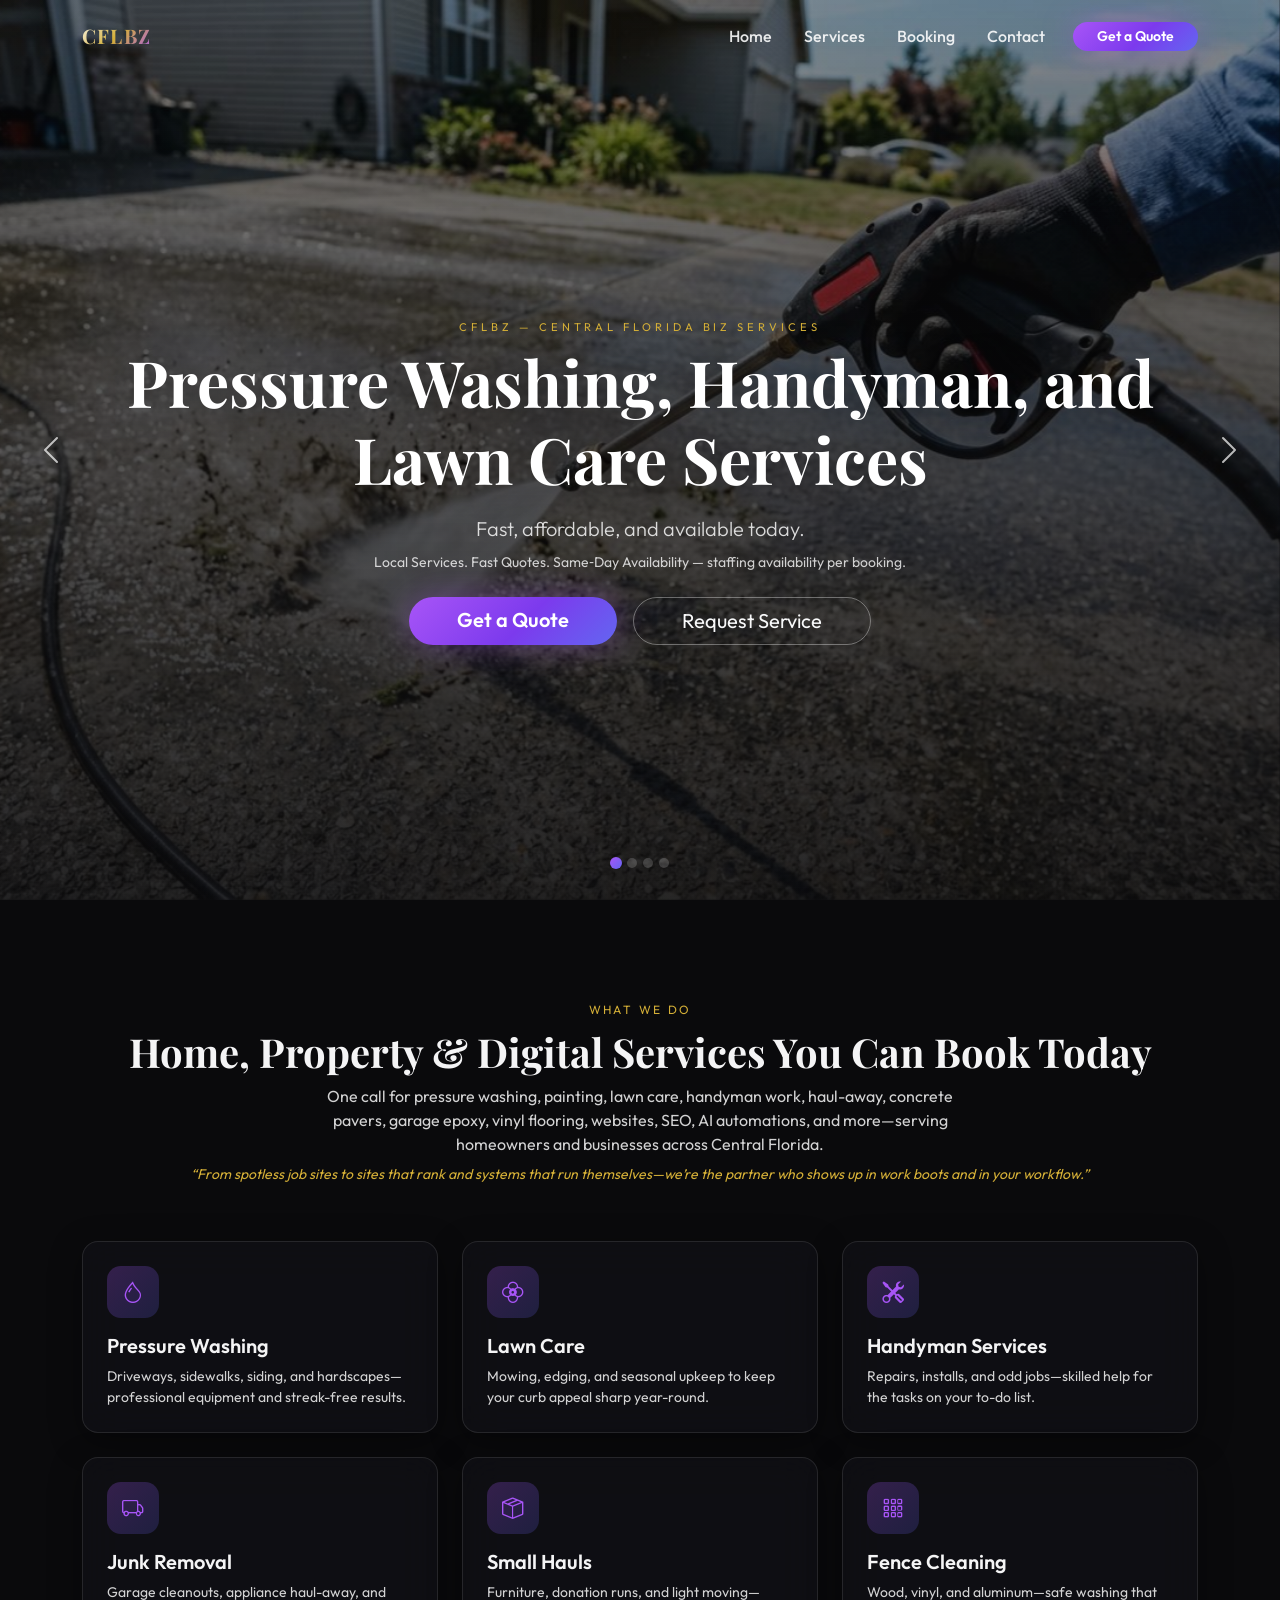
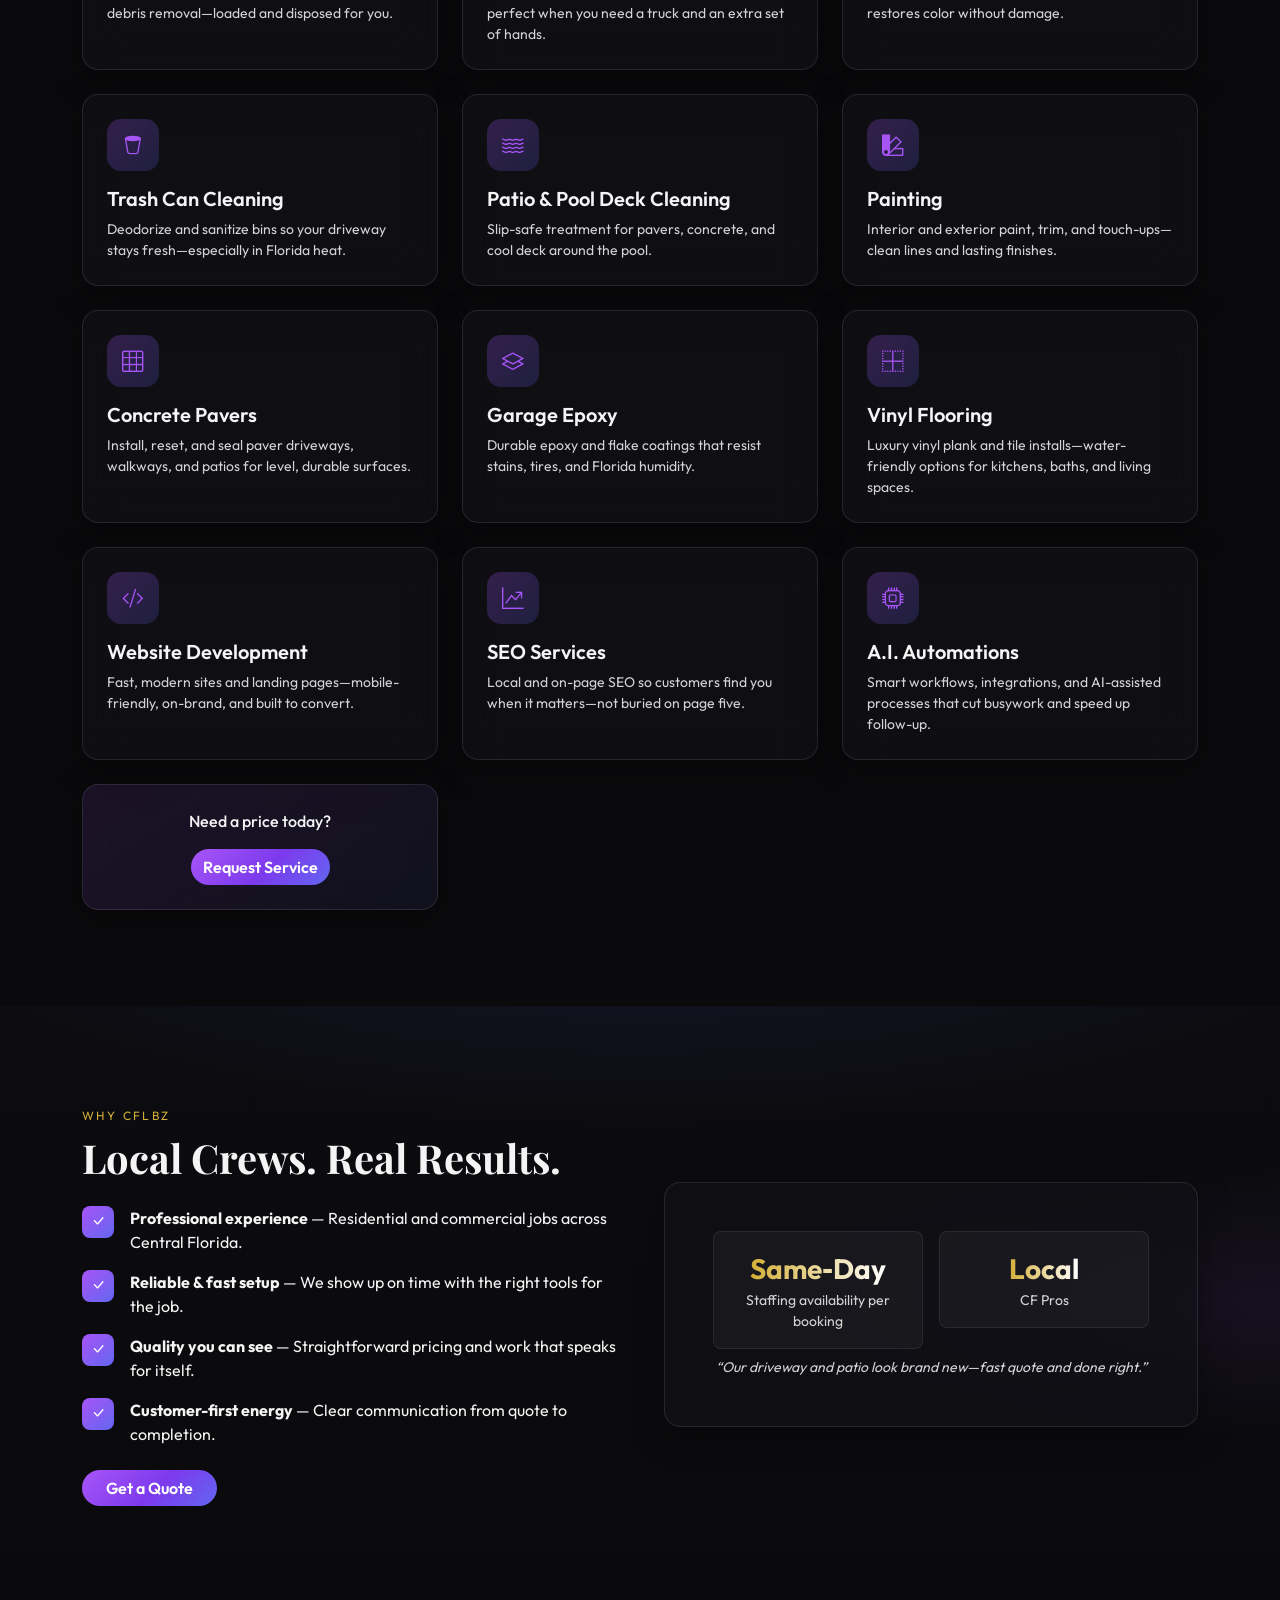
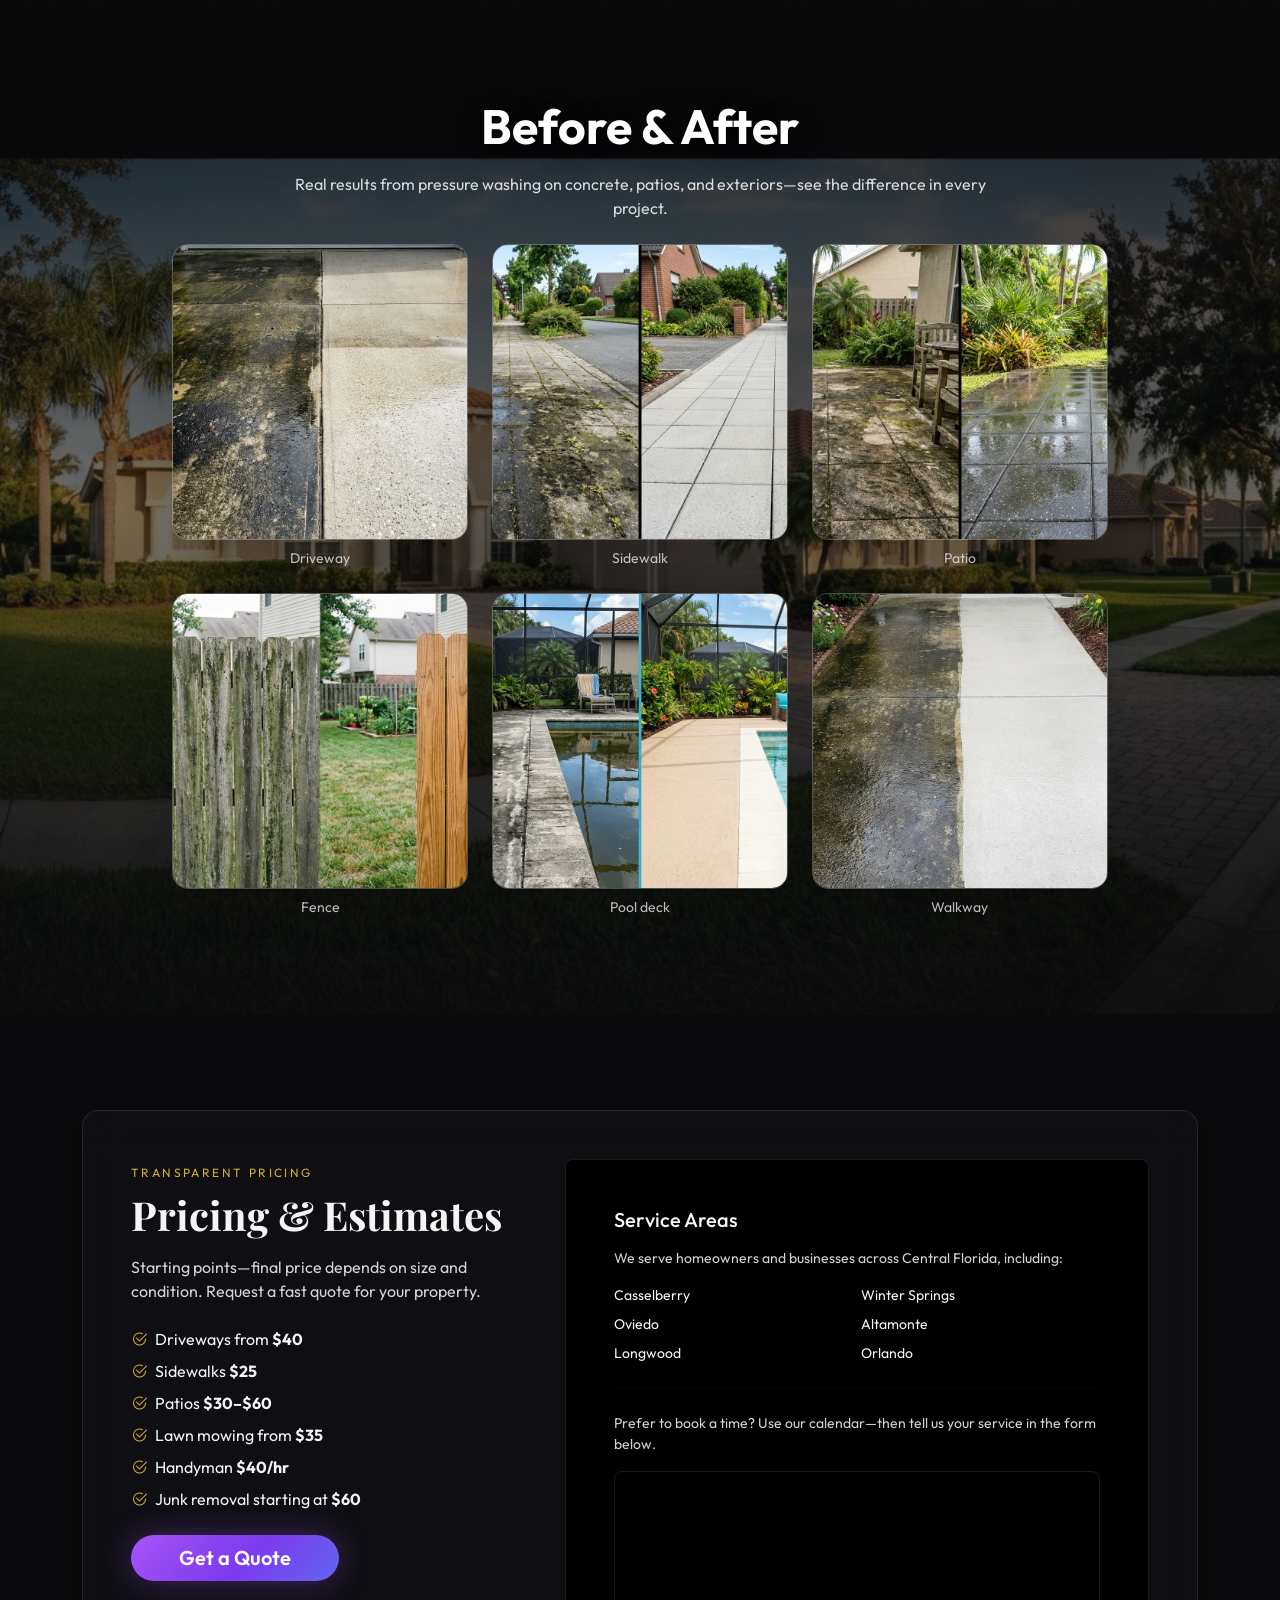
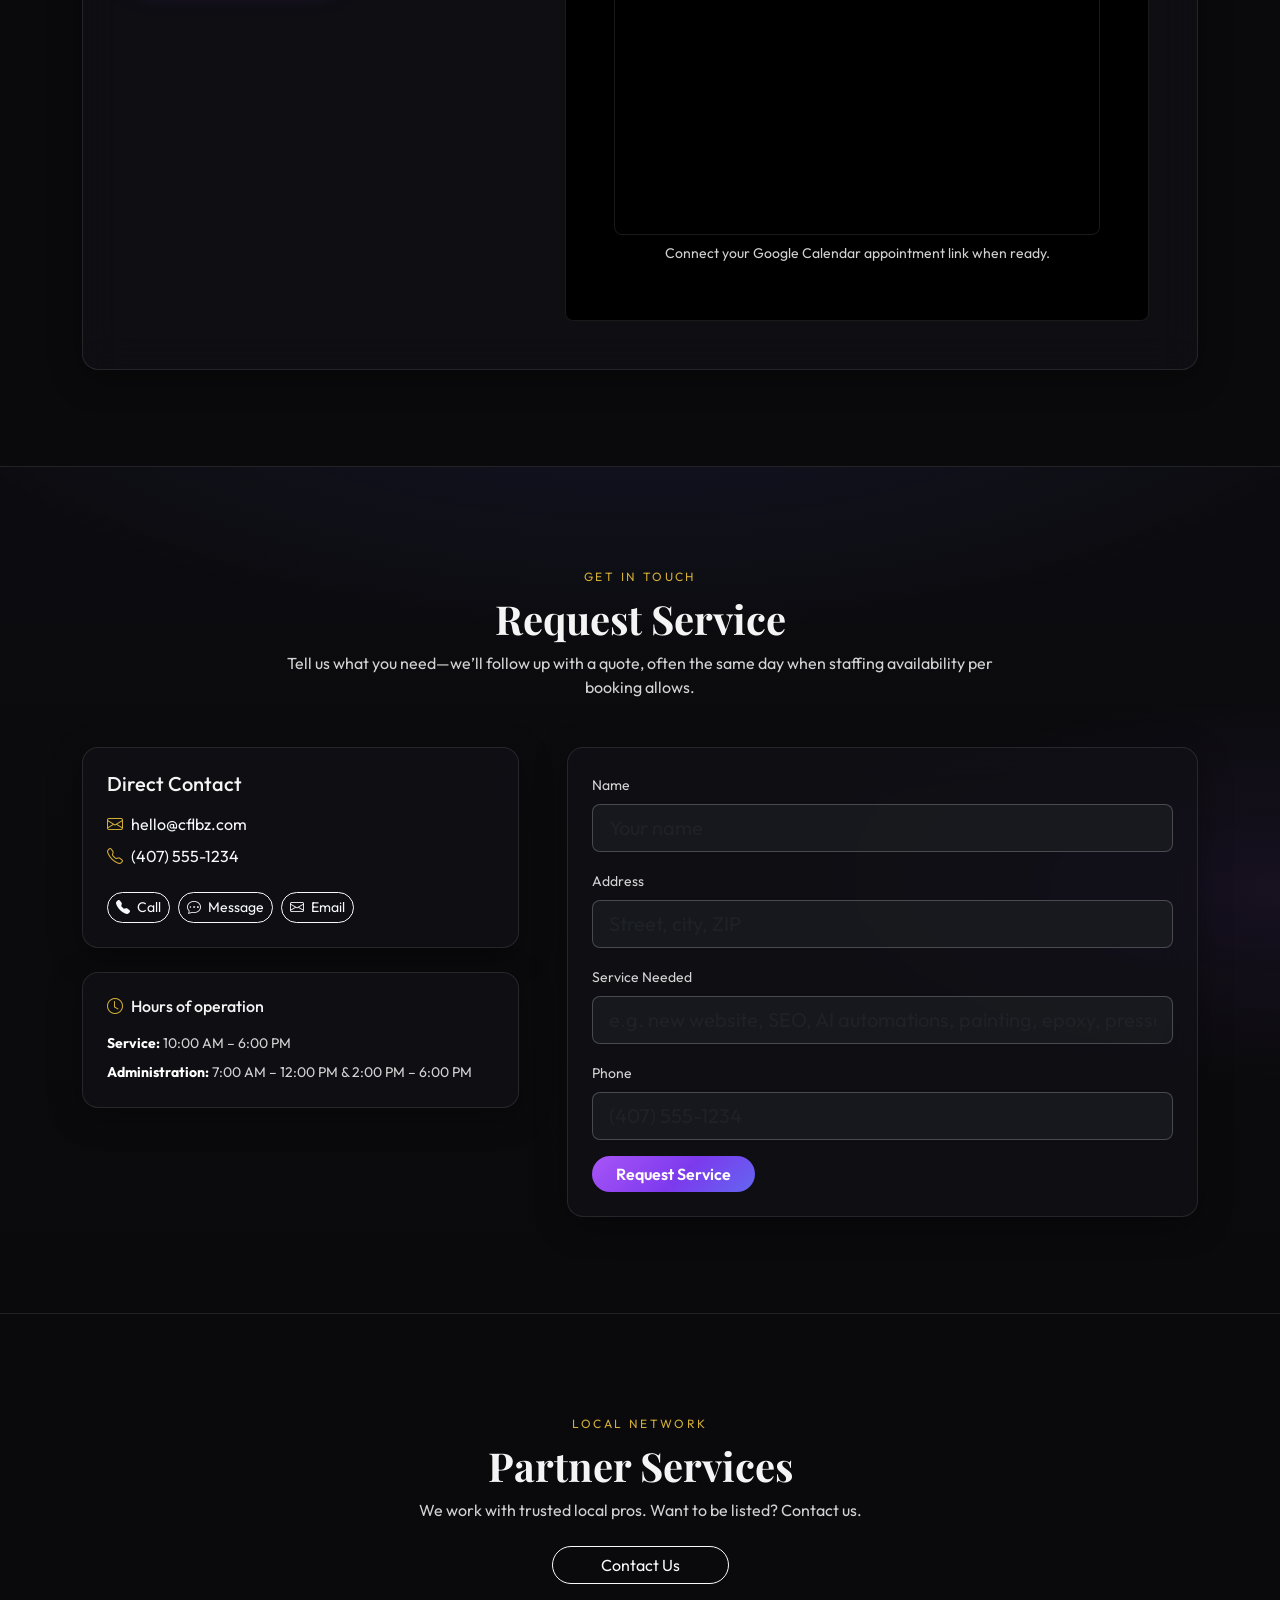
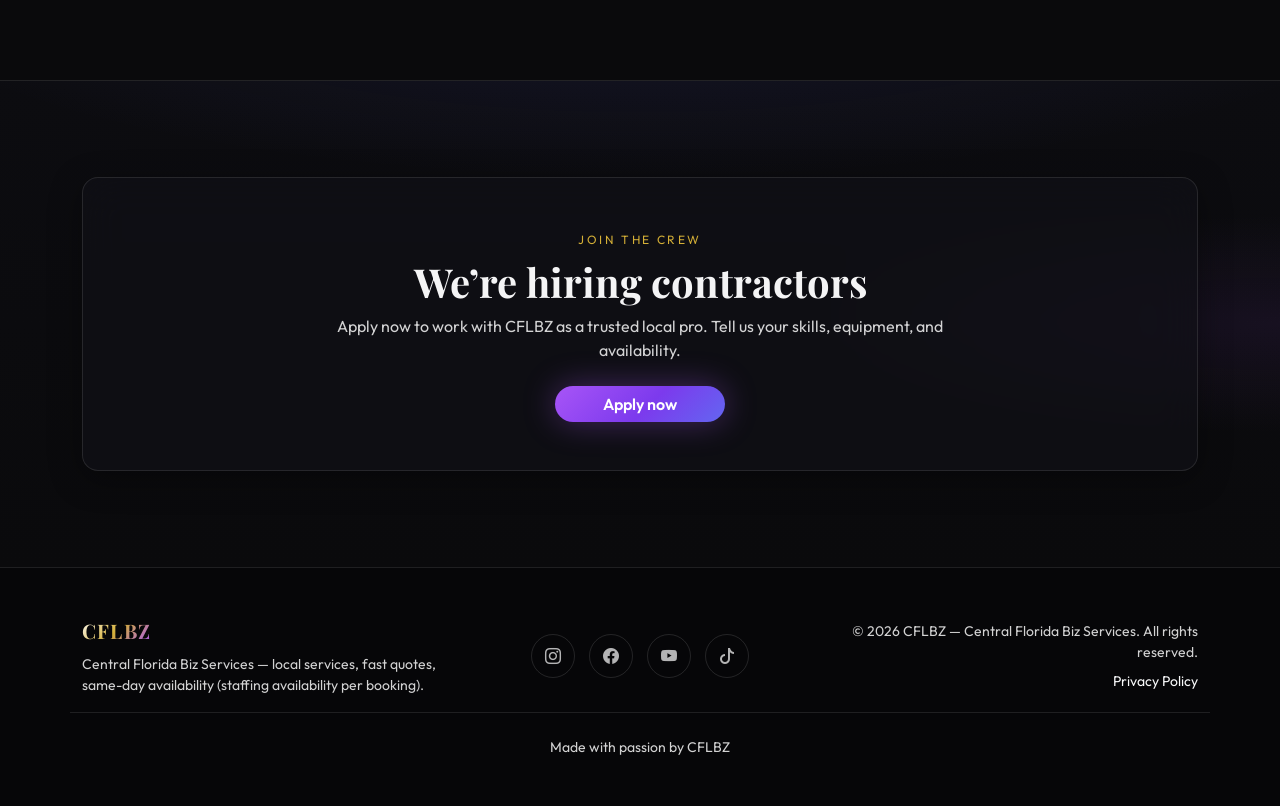
==== home.html @ 1f0906cc "Coming soon as index.html; archive full site as home.html Made-with: Cursor" ====
<!DOCTYPE html>
<html lang="en">
<head>
  <meta charset="UTF-8">
  <meta name="viewport" content="width=device-width, initial-scale=1.0">
  <meta name="description" content="CFLBZ — Central Florida Biz Services. Property services, website development, SEO, AI automations, and more. Fast quotes; same-day availability subject to staffing availability per booking.">
  <title>CFLBZ | Central Florida Biz Services</title>
  <link rel="preload" as="image" href="assets/images/hero-1.jpg" fetchpriority="high">
  <link rel="preconnect" href="https://fonts.googleapis.com">
  <link rel="preconnect" href="https://fonts.gstatic.com" crossorigin>
  <link href="https://fonts.googleapis.com/css2?family=Outfit:wght@300;400;500;600;700&family=Playfair+Display:ital,wght@0,600;0,700;1,600&display=swap" rel="stylesheet">
  <link href="https://cdn.jsdelivr.net/npm/bootstrap@5.3.3/dist/css/bootstrap.min.css" rel="stylesheet" integrity="sha384-QWTKZyjpPEjISv5WaRU9OFeRpok6YctnYmDr5pNlyT2bRjXh0JMhjY6hW+ALEwIH" crossorigin="anonymous">
  <link rel="stylesheet" href="https://cdn.jsdelivr.net/npm/bootstrap-icons@1.11.3/font/bootstrap-icons.min.css">
  <link rel="stylesheet" href="assets/css/style.css">
</head>
<body>
  <!-- NAVBAR -->
  <nav class="navbar navbar-expand-lg navbar-dark fixed-top" id="mainNav" aria-label="Main">
    <div class="container">
      <a class="navbar-brand fw-bold brand-glow" href="#home">CFLBZ</a>
      <button class="navbar-toggler border-0" type="button" data-bs-toggle="collapse" data-bs-target="#navMenu" aria-controls="navMenu" aria-expanded="false" aria-label="Toggle navigation">
        <span class="navbar-toggler-icon"></span>
      </button>
      <div class="collapse navbar-collapse" id="navMenu">
        <ul class="navbar-nav ms-auto align-items-lg-center gap-lg-2">
          <li class="nav-item"><a class="nav-link" href="#home">Home</a></li>
          <li class="nav-item"><a class="nav-link" href="#services">Services</a></li>
          <li class="nav-item"><a class="nav-link" href="#booking">Booking</a></li>
          <li class="nav-item"><a class="nav-link" href="#contact">Contact</a></li>
          <li class="nav-item ms-lg-2">
            <a class="btn btn-primary btn-sm px-4 rounded-pill nav-cta" href="#contact">Get a Quote</a>
          </li>
        </ul>
      </div>
    </div>
  </nav>

  <!-- HERO CAROUSEL -->
  <header id="home" class="hero-wrap">
    <div id="heroCarousel" class="carousel slide carousel-fade hero-carousel" data-bs-ride="carousel" data-bs-interval="6000" data-bs-pause="false">
      <div class="carousel-indicators hero-indicators">
        <button type="button" data-bs-target="#heroCarousel" data-bs-slide-to="0" class="active" aria-current="true" aria-label="Slide 1"></button>
        <button type="button" data-bs-target="#heroCarousel" data-bs-slide-to="1" aria-label="Slide 2"></button>
        <button type="button" data-bs-target="#heroCarousel" data-bs-slide-to="2" aria-label="Slide 3"></button>
        <button type="button" data-bs-target="#heroCarousel" data-bs-slide-to="3" aria-label="Slide 4"></button>
      </div>
      <div class="carousel-inner h-100">
        <div class="carousel-item active h-100">
          <img src="assets/images/hero-1.jpg" class="d-block w-100 hero-img" width="1920" height="1080" alt="Pressure washer wand cleaning a residential driveway" fetchpriority="high" decoding="async">
        </div>
        <div class="carousel-item h-100">
          <img src="assets/images/hero-2.jpg" class="d-block w-100 hero-img" width="1920" height="1080" alt="Lawn care and mowing at a Central Florida home" loading="lazy" decoding="async">
        </div>
        <div class="carousel-item h-100">
          <img src="assets/images/hero-3.jpg" class="d-block w-100 hero-img" width="1920" height="1080" alt="Handyman tools and home repair services" loading="lazy" decoding="async">
        </div>
        <div class="carousel-item h-100">
          <img src="assets/images/hero-4.jpg" class="d-block w-100 hero-img" width="1920" height="1080" alt="Clean patio and pool deck after pressure washing" loading="lazy" decoding="async">
        </div>
      </div>
      <button class="carousel-control-prev" type="button" data-bs-target="#heroCarousel" data-bs-slide="prev" aria-label="Previous slide">
        <span class="carousel-control-prev-icon" aria-hidden="true"></span>
      </button>
      <button class="carousel-control-next" type="button" data-bs-target="#heroCarousel" data-bs-slide="next" aria-label="Next slide">
        <span class="carousel-control-next-icon" aria-hidden="true"></span>
      </button>
      <div class="hero-overlay"></div>
      <div class="hero-content container text-center text-white">
        <p class="hero-eyebrow text-uppercase mb-2 animate-hero" data-animate>CFLBZ — Central Florida Biz Services</p>
        <h1 class="display-3 display-md-2 fw-bold mb-3 animate-hero" data-animate style="--delay: 0.1s">Pressure Washing, Handyman, and Lawn Care Services</h1>
        <p class="lead col-lg-8 mx-auto mb-2 text-white-75 animate-hero" data-animate style="--delay: 0.2s">Fast, affordable, and available today.</p>
        <p class="small text-white-50 col-lg-8 mx-auto mb-4 animate-hero" data-animate style="--delay: 0.28s">Local Services. Fast Quotes. Same‑Day Availability — staffing availability per booking.</p>
        <div class="d-flex flex-wrap gap-3 justify-content-center animate-hero" data-animate style="--delay: 0.35s">
          <a href="#contact" class="btn btn-primary btn-lg px-5 rounded-pill shadow-glow">Get a Quote</a>
          <a href="#contact" class="btn btn-outline-light btn-lg px-5 rounded-pill glass-btn">Request Service</a>
        </div>
      </div>
    </div>
  </header>

  <!-- SERVICES -->
  <section id="services" class="section-padding section-dark">
    <div class="container">
      <div class="text-center mb-5 pb-2 reveal">
        <span class="section-label">What We Do</span>
        <h2 class="section-title mt-2">Home, Property &amp; Digital Services You Can Book Today</h2>
        <p class="text-muted col-lg-7 mx-auto mb-2">One call for pressure washing, painting, lawn care, handyman work, haul-away, concrete pavers, garage epoxy, vinyl flooring, websites, SEO, AI automations, and more—serving homeowners and businesses across Central Florida.</p>
        <p class="small fst-italic text-center col-lg-10 mx-auto mb-0 text-accent">“From spotless job sites to sites that rank and systems that run themselves—we’re the partner who shows up in work boots and in your workflow.”</p>
      </div>
      <div class="row g-4">
        <div class="col-md-6 col-lg-4 reveal">
          <div class="glass-card h-100 p-4 rounded-4 border border-light border-opacity-10 position-relative">
            <div class="icon-wrap mb-3"><i class="bi bi-droplet"></i></div>
            <h3 class="h5 fw-semibold mb-2">Pressure Washing</h3>
            <p class="text-muted small mb-0">Driveways, sidewalks, siding, and hardscapes—professional equipment and streak-free results.</p>
            <a href="#contact" class="stretched-link z-1" aria-label="Book Pressure Washing — go to contact form"></a>
          </div>
        </div>
        <div class="col-md-6 col-lg-4 reveal">
          <div class="glass-card h-100 p-4 rounded-4 border border-light border-opacity-10 position-relative">
            <div class="icon-wrap mb-3"><i class="bi bi-flower2"></i></div>
            <h3 class="h5 fw-semibold mb-2">Lawn Care</h3>
            <p class="text-muted small mb-0">Mowing, edging, and seasonal upkeep to keep your curb appeal sharp year-round.</p>
            <a href="#contact" class="stretched-link z-1" aria-label="Book Lawn Care — go to contact form"></a>
          </div>
        </div>
        <div class="col-md-6 col-lg-4 reveal">
          <div class="glass-card h-100 p-4 rounded-4 border border-light border-opacity-10 position-relative">
            <div class="icon-wrap mb-3"><i class="bi bi-tools"></i></div>
            <h3 class="h5 fw-semibold mb-2">Handyman Services</h3>
            <p class="text-muted small mb-0">Repairs, installs, and odd jobs—skilled help for the tasks on your to-do list.</p>
            <a href="#contact" class="stretched-link z-1" aria-label="Book Handyman Services — go to contact form"></a>
          </div>
        </div>
        <div class="col-md-6 col-lg-4 reveal">
          <div class="glass-card h-100 p-4 rounded-4 border border-light border-opacity-10 position-relative">
            <div class="icon-wrap mb-3"><i class="bi bi-truck"></i></div>
            <h3 class="h5 fw-semibold mb-2">Junk Removal</h3>
            <p class="text-muted small mb-0">Garage cleanouts, appliance haul-away, and debris removal—loaded and disposed for you.</p>
            <a href="#contact" class="stretched-link z-1" aria-label="Book Junk Removal — go to contact form"></a>
          </div>
        </div>
        <div class="col-md-6 col-lg-4 reveal">
          <div class="glass-card h-100 p-4 rounded-4 border border-light border-opacity-10 position-relative">
            <div class="icon-wrap mb-3"><i class="bi bi-box-seam"></i></div>
            <h3 class="h5 fw-semibold mb-2">Small Hauls</h3>
            <p class="text-muted small mb-0">Furniture, donation runs, and light moving—perfect when you need a truck and an extra set of hands.</p>
            <a href="#contact" class="stretched-link z-1" aria-label="Book Small Hauls — go to contact form"></a>
          </div>
        </div>
        <div class="col-md-6 col-lg-4 reveal">
          <div class="glass-card h-100 p-4 rounded-4 border border-light border-opacity-10 position-relative">
            <div class="icon-wrap mb-3"><i class="bi bi-grid-3x3-gap"></i></div>
            <h3 class="h5 fw-semibold mb-2">Fence Cleaning</h3>
            <p class="text-muted small mb-0">Wood, vinyl, and aluminum—safe washing that restores color without damage.</p>
            <a href="#contact" class="stretched-link z-1" aria-label="Book Fence Cleaning — go to contact form"></a>
          </div>
        </div>
        <div class="col-md-6 col-lg-4 reveal">
          <div class="glass-card h-100 p-4 rounded-4 border border-light border-opacity-10 position-relative">
            <div class="icon-wrap mb-3"><i class="bi bi-trash2"></i></div>
            <h3 class="h5 fw-semibold mb-2">Trash Can Cleaning</h3>
            <p class="text-muted small mb-0">Deodorize and sanitize bins so your driveway stays fresh—especially in Florida heat.</p>
            <a href="#contact" class="stretched-link z-1" aria-label="Book Trash Can Cleaning — go to contact form"></a>
          </div>
        </div>
        <div class="col-md-6 col-lg-4 reveal">
          <div class="glass-card h-100 p-4 rounded-4 border border-light border-opacity-10 position-relative">
            <div class="icon-wrap mb-3"><i class="bi bi-water"></i></div>
            <h3 class="h5 fw-semibold mb-2">Patio &amp; Pool Deck Cleaning</h3>
            <p class="text-muted small mb-0">Slip-safe treatment for pavers, concrete, and cool deck around the pool.</p>
            <a href="#contact" class="stretched-link z-1" aria-label="Book Patio and Pool Deck Cleaning — go to contact form"></a>
          </div>
        </div>
        <div class="col-md-6 col-lg-4 reveal">
          <div class="glass-card h-100 p-4 rounded-4 border border-light border-opacity-10 position-relative">
            <div class="icon-wrap mb-3"><i class="bi bi-palette2"></i></div>
            <h3 class="h5 fw-semibold mb-2">Painting</h3>
            <p class="text-muted small mb-0">Interior and exterior paint, trim, and touch-ups—clean lines and lasting finishes.</p>
            <a href="#contact" class="stretched-link z-1" aria-label="Book Painting — go to contact form"></a>
          </div>
        </div>
        <div class="col-md-6 col-lg-4 reveal">
          <div class="glass-card h-100 p-4 rounded-4 border border-light border-opacity-10 position-relative">
            <div class="icon-wrap mb-3"><i class="bi bi-grid-3x3"></i></div>
            <h3 class="h5 fw-semibold mb-2">Concrete Pavers</h3>
            <p class="text-muted small mb-0">Install, reset, and seal paver driveways, walkways, and patios for level, durable surfaces.</p>
            <a href="#contact" class="stretched-link z-1" aria-label="Book Concrete Pavers — go to contact form"></a>
          </div>
        </div>
        <div class="col-md-6 col-lg-4 reveal">
          <div class="glass-card h-100 p-4 rounded-4 border border-light border-opacity-10 position-relative">
            <div class="icon-wrap mb-3"><i class="bi bi-layers"></i></div>
            <h3 class="h5 fw-semibold mb-2">Garage Epoxy</h3>
            <p class="text-muted small mb-0">Durable epoxy and flake coatings that resist stains, tires, and Florida humidity.</p>
            <a href="#contact" class="stretched-link z-1" aria-label="Book Garage Epoxy — go to contact form"></a>
          </div>
        </div>
        <div class="col-md-6 col-lg-4 reveal">
          <div class="glass-card h-100 p-4 rounded-4 border border-light border-opacity-10 position-relative">
            <div class="icon-wrap mb-3"><i class="bi bi-border-inner"></i></div>
            <h3 class="h5 fw-semibold mb-2">Vinyl Flooring</h3>
            <p class="text-muted small mb-0">Luxury vinyl plank and tile installs—water-friendly options for kitchens, baths, and living spaces.</p>
            <a href="#contact" class="stretched-link z-1" aria-label="Book Vinyl Flooring — go to contact form"></a>
          </div>
        </div>
        <div class="col-md-6 col-lg-4 reveal">
          <div class="glass-card h-100 p-4 rounded-4 border border-light border-opacity-10 position-relative">
            <div class="icon-wrap mb-3"><i class="bi bi-code-slash"></i></div>
            <h3 class="h5 fw-semibold mb-2">Website Development</h3>
            <p class="text-muted small mb-0">Fast, modern sites and landing pages—mobile-friendly, on-brand, and built to convert.</p>
            <a href="#contact" class="stretched-link z-1" aria-label="Book Website Development — go to contact form"></a>
          </div>
        </div>
        <div class="col-md-6 col-lg-4 reveal">
          <div class="glass-card h-100 p-4 rounded-4 border border-light border-opacity-10 position-relative">
            <div class="icon-wrap mb-3"><i class="bi bi-graph-up-arrow"></i></div>
            <h3 class="h5 fw-semibold mb-2">SEO Services</h3>
            <p class="text-muted small mb-0">Local and on-page SEO so customers find you when it matters—not buried on page five.</p>
            <a href="#contact" class="stretched-link z-1" aria-label="Book SEO Services — go to contact form"></a>
          </div>
        </div>
        <div class="col-md-6 col-lg-4 reveal">
          <div class="glass-card h-100 p-4 rounded-4 border border-light border-opacity-10 position-relative">
            <div class="icon-wrap mb-3"><i class="bi bi-cpu"></i></div>
            <h3 class="h5 fw-semibold mb-2">A.I. Automations</h3>
            <p class="text-muted small mb-0">Smart workflows, integrations, and AI-assisted processes that cut busywork and speed up follow-up.</p>
            <a href="#contact" class="stretched-link z-1" aria-label="Book A.I. Automations — go to contact form"></a>
          </div>
        </div>
        <div class="col-md-6 col-lg-4 reveal d-flex align-items-stretch">
          <div class="glass-card h-100 p-4 rounded-4 border border-light border-opacity-10 w-100 d-flex flex-column justify-content-center text-center cta-mini position-relative">
            <p class="mb-3 fw-medium">Need a price today?</p>
            <p class="mb-0"><span class="btn btn-primary rounded-pill">Request Service</span></p>
            <a href="#contact" class="stretched-link z-1" aria-label="Need a price today — go to booking and contact form"></a>
          </div>
        </div>
      </div>
    </div>
  </section>

  <!-- WHY CHOOSE US -->
  <section id="why" class="section-padding section-gradient">
    <div class="container">
      <div class="row align-items-center g-5">
        <div class="col-lg-6 reveal">
          <span class="section-label">Why CFLBZ</span>
          <h2 class="section-title mt-2 mb-4">Local Crews. Real Results.</h2>
          <ul class="why-list list-unstyled mb-0">
            <li class="d-flex gap-3 mb-3"><span class="why-check"><i class="bi bi-check-lg"></i></span><span><strong>Professional experience</strong> — Residential and commercial jobs across Central Florida.</span></li>
            <li class="d-flex gap-3 mb-3"><span class="why-check"><i class="bi bi-check-lg"></i></span><span><strong>Reliable &amp; fast setup</strong> — We show up on time with the right tools for the job.</span></li>
            <li class="d-flex gap-3 mb-3"><span class="why-check"><i class="bi bi-check-lg"></i></span><span><strong>Quality you can see</strong> — Straightforward pricing and work that speaks for itself.</span></li>
            <li class="d-flex gap-3"><span class="why-check"><i class="bi bi-check-lg"></i></span><span><strong>Customer-first energy</strong> — Clear communication from quote to completion.</span></li>
          </ul>
          <a href="#contact" class="btn btn-primary rounded-pill mt-4 px-4">Get a Quote</a>
        </div>
        <div class="col-lg-6 reveal">
          <div class="glass-card p-4 p-md-5 rounded-4 border border-light border-opacity-10 why-card">
            <div class="row g-3 text-center">
              <div class="col-6">
                <div class="stat-box rounded-3 p-3"><span class="stat-num">Same‑Day</span><span class="stat-label d-block small text-muted">Staffing availability per booking</span></div>
              </div>
              <div class="col-6">
                <div class="stat-box rounded-3 p-3"><span class="stat-num">Local</span><span class="stat-label d-block small text-muted">CF Pros</span></div>
              </div>
              <div class="col-12 mt-2">
                <p class="small text-muted mb-0 fst-italic">“Our driveway and patio look brand new—fast quote and done right.”</p>
              </div>
            </div>
          </div>
        </div>
      </div>
    </div>
  </section>

  <!-- BEFORE / AFTER GALLERY (same section shell as former experience strip) -->
  <section id="experience" class="experience-section position-relative overflow-hidden">
    <div class="experience-bg" role="img" aria-label="Clean residential property after professional services"></div>
    <div class="experience-overlay"></div>
    <div class="container position-relative z-1 py-5 my-lg-5 text-center">
      <h2 class="display-5 fw-bold text-white mb-3 text-shadow reveal">Before &amp; After</h2>
      <p class="col-lg-8 mx-auto text-white-75 mb-4 reveal">Real results from pressure washing on concrete, patios, and exteriors—see the difference in every project.</p>
      <div class="row g-3 g-md-4 justify-content-center reveal mx-auto" style="max-width: 960px;">
        <div class="col-6 col-md-4">
          <div class="ratio ratio-1x1 rounded-4 overflow-hidden border border-light border-opacity-25 shadow-lg">
            <img src="assets/images/gallery-1.jpg" class="object-fit-cover w-100 h-100" width="400" height="400" alt="Driveway pressure washing before and after" loading="lazy" decoding="async">
          </div>
          <p class="small text-white-50 mt-2 mb-0">Driveway</p>
        </div>
        <div class="col-6 col-md-4">
          <div class="ratio ratio-1x1 rounded-4 overflow-hidden border border-light border-opacity-25 shadow-lg">
            <img src="assets/images/gallery-2.jpg" class="object-fit-cover w-100 h-100" width="400" height="400" alt="Sidewalk cleaning before and after" loading="lazy" decoding="async">
          </div>
          <p class="small text-white-50 mt-2 mb-0">Sidewalk</p>
        </div>
        <div class="col-6 col-md-4">
          <div class="ratio ratio-1x1 rounded-4 overflow-hidden border border-light border-opacity-25 shadow-lg">
            <img src="assets/images/gallery-3.jpg" class="object-fit-cover w-100 h-100" width="400" height="400" alt="Patio surface restoration before and after" loading="lazy" decoding="async">
          </div>
          <p class="small text-white-50 mt-2 mb-0">Patio</p>
        </div>
        <div class="col-6 col-md-4">
          <div class="ratio ratio-1x1 rounded-4 overflow-hidden border border-light border-opacity-25 shadow-lg">
            <img src="assets/images/gallery-4.jpg" class="object-fit-cover w-100 h-100" width="400" height="400" alt="Fence washing before and after" loading="lazy" decoding="async">
          </div>
          <p class="small text-white-50 mt-2 mb-0">Fence</p>
        </div>
        <div class="col-6 col-md-4">
          <div class="ratio ratio-1x1 rounded-4 overflow-hidden border border-light border-opacity-25 shadow-lg">
            <img src="assets/images/gallery-5.jpg" class="object-fit-cover w-100 h-100" width="400" height="400" alt="Pool deck cleaning before and after" loading="lazy" decoding="async">
          </div>
          <p class="small text-white-50 mt-2 mb-0">Pool deck</p>
        </div>
        <div class="col-6 col-md-4">
          <div class="ratio ratio-1x1 rounded-4 overflow-hidden border border-light border-opacity-25 shadow-lg">
            <img src="assets/images/gallery-6.jpg" class="object-fit-cover w-100 h-100" width="400" height="400" alt="Concrete walkway brightening before and after" loading="lazy" decoding="async">
          </div>
          <p class="small text-white-50 mt-2 mb-0">Walkway</p>
        </div>
      </div>
    </div>
  </section>

  <!-- PRICING & SERVICE AREAS (booking section id preserved for nav) -->
  <section id="booking" class="section-padding section-dark">
    <div class="container">
      <div class="glass-card rounded-4 border border-light border-opacity-10 p-4 p-md-5 reveal">
        <div class="row g-4 align-items-start">
          <div class="col-lg-5 text-center text-lg-start">
            <span class="section-label">Transparent Pricing</span>
            <h2 class="section-title mt-2 mb-3">Pricing &amp; Estimates</h2>
            <p class="text-muted mb-4">Starting points—final price depends on size and condition. Request a fast quote for your property.</p>
            <ul class="list-unstyled text-start mb-0">
              <li class="mb-2"><i class="bi bi-check2-circle text-accent me-2"></i>Driveways from <strong>$40</strong></li>
              <li class="mb-2"><i class="bi bi-check2-circle text-accent me-2"></i>Sidewalks <strong>$25</strong></li>
              <li class="mb-2"><i class="bi bi-check2-circle text-accent me-2"></i>Patios <strong>$30–$60</strong></li>
              <li class="mb-2"><i class="bi bi-check2-circle text-accent me-2"></i>Lawn mowing from <strong>$35</strong></li>
              <li class="mb-2"><i class="bi bi-check2-circle text-accent me-2"></i>Handyman <strong>$40/hr</strong></li>
              <li class="mb-4"><i class="bi bi-check2-circle text-accent me-2"></i>Junk removal starting at <strong>$60</strong></li>
            </ul>
            <a href="#contact" class="btn btn-primary btn-lg rounded-pill px-5 shadow-glow">Get a Quote</a>
          </div>
          <div class="col-lg-7">
            <div class="p-4 p-md-5 rounded-3 border border-light border-opacity-10 bg-black bg-opacity-40 h-100">
              <h3 class="h5 mb-3 text-center text-md-start">Service Areas</h3>
              <p class="text-muted small mb-3">We serve homeowners and businesses across Central Florida, including:</p>
              <div class="row row-cols-2 g-2 text-start small">
                <div class="col">Casselberry</div>
                <div class="col">Winter Springs</div>
                <div class="col">Oviedo</div>
                <div class="col">Altamonte</div>
                <div class="col">Longwood</div>
                <div class="col">Orlando</div>
              </div>
              <hr class="border-light border-opacity-10 my-4">
              <p class="small text-muted mb-3 text-center text-md-start">Prefer to book a time? Use our calendar—then tell us your service in the form below.</p>
              <div class="ratio ratio-4x3 rounded-3 overflow-hidden border border-light border-opacity-10">
                <iframe
                  title="Schedule availability"
                  src="https://calendar.google.com/calendar/embed?height=400&wkst=1&bgcolor=%230a0a0a&ctz=America%2FNew_York&showPrint=0&showTabs=0&showCalendars=0&mode=WEEK"
                  width="100%"
                  height="400"
                  loading="lazy"
                  class="w-100 border-0"
                ></iframe>
              </div>
              <p class="small text-center text-muted py-2 mb-0 px-2">Connect your Google Calendar appointment link when ready.</p>
            </div>
          </div>
        </div>
      </div>
    </div>
  </section>

  <!-- CONTACT -->
  <section id="contact" class="section-padding section-gradient border-top border-light border-opacity-10">
    <div class="container">
      <div class="text-center mb-5 reveal">
        <span class="section-label">Get in Touch</span>
        <h2 class="section-title mt-2">Request Service</h2>
        <p class="text-muted col-lg-8 mx-auto mb-0">Tell us what you need—we’ll follow up with a quote, often the same day when staffing availability per booking allows.</p>
      </div>
      <div class="row g-5">
        <div class="col-lg-5 reveal">
          <div class="glass-card p-4 rounded-4 border border-light border-opacity-10 mb-4">
            <h3 class="h5 mb-3">Direct Contact</h3>
            <p class="mb-2"><i class="bi bi-envelope text-accent me-2"></i><a href="mailto:hello@cflbz.com" class="link-light text-decoration-none">hello@cflbz.com</a></p>
            <p class="mb-4"><i class="bi bi-telephone text-accent me-2"></i><a href="tel:+14075551234" class="link-light text-decoration-none">(407) 555-1234</a></p>
            <div class="d-flex flex-wrap gap-2">
              <a href="tel:+14075551234" class="btn btn-outline-light btn-sm rounded-pill"><i class="bi bi-telephone-fill me-1"></i> Call</a>
              <a href="sms:+14075551234" class="btn btn-outline-light btn-sm rounded-pill"><i class="bi bi-chat-dots me-1"></i> Message</a>
              <a href="mailto:hello@cflbz.com" class="btn btn-outline-light btn-sm rounded-pill"><i class="bi bi-envelope me-1"></i> Email</a>
            </div>
          </div>
          <div class="glass-card p-4 rounded-4 border border-light border-opacity-10">
            <h3 class="h6 mb-3"><i class="bi bi-clock text-accent me-2"></i>Hours of operation</h3>
            <p class="small text-muted mb-2"><strong class="text-white">Service:</strong> 10:00 AM – 6:00 PM</p>
            <p class="small text-muted mb-0"><strong class="text-white">Administration:</strong> 7:00 AM – 12:00 PM &amp; 2:00 PM – 6:00 PM</p>
          </div>
        </div>
        <div class="col-lg-7 reveal">
          <form id="contactForm" class="glass-card p-4 rounded-4 border border-light border-opacity-10" novalidate>
            <div class="row g-3">
              <div class="col-12">
                <label for="contactName" class="form-label small text-muted">Name</label>
                <input type="text" class="form-control form-control-lg bg-dark bg-opacity-50 border-light border-opacity-25 text-white" id="contactName" name="name" required placeholder="Your name" autocomplete="name">
              </div>
              <div class="col-12">
                <label for="contactAddress" class="form-label small text-muted">Address</label>
                <input type="text" class="form-control form-control-lg bg-dark bg-opacity-50 border-light border-opacity-25 text-white" id="contactAddress" name="address" required placeholder="Street, city, ZIP" autocomplete="street-address">
              </div>
              <div class="col-12">
                <label for="contactService" class="form-label small text-muted">Service Needed</label>
                <input type="text" class="form-control form-control-lg bg-dark bg-opacity-50 border-light border-opacity-25 text-white" id="contactService" name="service" required placeholder="e.g. new website, SEO, AI automations, painting, epoxy, pressure washing">
              </div>
              <div class="col-12">
                <label for="contactPhone" class="form-label small text-muted">Phone</label>
                <input type="tel" class="form-control form-control-lg bg-dark bg-opacity-50 border-light border-opacity-25 text-white" id="contactPhone" name="phone" required placeholder="(407) 555-1234" autocomplete="tel">
              </div>
              <div class="col-12 d-flex flex-wrap align-items-center gap-3">
                <button type="submit" class="btn btn-primary rounded-pill px-4">Request Service</button>
                <span id="formFeedback" class="small text-success d-none" role="status"></span>
              </div>
            </div>
          </form>
        </div>
      </div>
    </div>
  </section>

  <!-- PARTNER SERVICES -->
  <section id="partners" class="section-padding section-dark border-top border-light border-opacity-10">
    <div class="container text-center reveal">
      <span class="section-label">Local Network</span>
      <h2 class="section-title mt-2">Partner Services</h2>
      <p class="text-muted col-lg-8 mx-auto mb-4">We work with trusted local pros. Want to be listed? Contact us.</p>
      <a href="#contact" class="btn btn-outline-light rounded-pill px-5">Contact Us</a>
    </div>
  </section>

  <!-- HIRING / CONTRACTORS -->
  <section id="hiring" class="section-padding section-gradient border-top border-light border-opacity-10">
    <div class="container">
      <div class="glass-card rounded-4 border border-light border-opacity-10 p-4 p-md-5 text-center reveal">
        <span class="section-label">Join the crew</span>
        <h2 class="section-title mt-2">We’re hiring contractors</h2>
        <p class="text-muted col-lg-8 mx-auto mb-4">Apply now to work with CFLBZ as a trusted local pro. Tell us your skills, equipment, and availability.</p>
        <a href="onboarding.html" class="btn btn-primary rounded-pill px-5 shadow-glow">Apply now</a>
      </div>
    </div>
  </section>

  <!-- FOOTER -->
  <footer class="footer py-5 border-top border-light border-opacity-10">
    <div class="container">
      <div class="row align-items-center gy-4">
        <div class="col-md-4 text-center text-md-start">
          <span class="fw-bold brand-glow fs-5">CFLBZ</span>
          <p class="small text-muted mb-0 mt-2">Central Florida Biz Services — local services, fast quotes, same-day availability (staffing availability per booking).</p>
        </div>
        <div class="col-md-4 text-center">
          <a href="#" class="social-link" aria-label="Instagram"><i class="bi bi-instagram"></i></a>
          <a href="#" class="social-link" aria-label="Facebook"><i class="bi bi-facebook"></i></a>
          <a href="#" class="social-link" aria-label="YouTube"><i class="bi bi-youtube"></i></a>
          <a href="#" class="social-link" aria-label="TikTok"><i class="bi bi-tiktok"></i></a>
        </div>
        <div class="col-md-4 text-center text-md-end small text-muted">
          &copy; <span id="year"></span> CFLBZ — Central Florida Biz Services. All rights reserved.<br>
          <a href="privacy.html" class="link-light text-decoration-none mt-2 d-inline-block">Privacy Policy</a>
        </div>
      </div>
      <div class="row pt-4 mt-3 border-top border-light border-opacity-10">
        <div class="col-12 text-center small text-muted">Made with passion by CFLBZ</div>
      </div>
    </div>
  </footer>

  <script src="https://cdn.jsdelivr.net/npm/bootstrap@5.3.3/dist/js/bootstrap.bundle.min.js" integrity="sha384-YvpcrYf0tY3lHB60NNkmXc5s9fDVZLESaAA55NDzOxhy9GkcIdslK1eN7N6jIeHz" crossorigin="anonymous"></script>
  <script src="assets/js/script.js"></script>
</body>
</html>
---- assets/css/style.css ----
/* CFLBZ — Luxury dark theme */
:root {
  --bg-deep: #0a0a0c;
  --bg-card: rgba(18, 18, 24, 0.65);
  --text-muted-custom: rgba(255, 255, 255, 0.82);
  --accent-purple: #a855f7;
  --accent-blue: #6366f1;
  --accent-gold: #d4af37;
  --glow: 0 0 32px rgba(168, 85, 247, 0.35);
  --glow-gold: 0 0 24px rgba(212, 175, 55, 0.25);
  --font-sans: "Outfit", system-ui, sans-serif;
  --font-display: "Playfair Display", Georgia, serif;
}

html {
  scroll-behavior: smooth;
}

body {
  font-family: var(--font-sans);
  background: var(--bg-deep);
  color: #f4f4f5;
  overflow-x: hidden;
}

/* Bootstrap .text-muted is gray for light UIs — brighten for dark theme readability */
.text-muted {
  color: rgba(255, 255, 255, 0.82) !important;
}

/* Hero + gallery captions: default white-50 is too faint on photos */
.text-white-50 {
  color: rgba(255, 255, 255, 0.78) !important;
}

.text-white-75 {
  color: rgba(255, 255, 255, 0.82) !important;
}

.text-accent {
  color: var(--accent-gold) !important;
}

code.text-accent {
  font-size: 0.8rem;
}

/* Navbar */
#mainNav {
  padding-top: 1rem;
  padding-bottom: 1rem;
  transition: background 0.4s ease, box-shadow 0.4s ease, padding 0.3s ease;
  background: transparent;
}

#mainNav.nav-scrolled {
  background: rgba(10, 10, 12, 0.92) !important;
  backdrop-filter: blur(16px);
  -webkit-backdrop-filter: blur(16px);
  box-shadow: 0 8px 32px rgba(0, 0, 0, 0.45);
  padding-top: 0.5rem;
  padding-bottom: 0.5rem;
}

#mainNav .nav-link {
  color: rgba(255, 255, 255, 0.88) !important;
  font-weight: 500;
  padding: 0.5rem 0.75rem !important;
  position: relative;
}

#mainNav .nav-link::after {
  content: "";
  position: absolute;
  left: 0.75rem;
  right: 0.75rem;
  bottom: 0.25rem;
  height: 2px;
  background: linear-gradient(90deg, var(--accent-purple), var(--accent-blue));
  transform: scaleX(0);
  transition: transform 0.25s ease;
}

#mainNav .nav-link:hover::after,
#mainNav .nav-link:focus::after {
  transform: scaleX(1);
}

.brand-glow {
  font-family: var(--font-display);
  letter-spacing: 0.06em;
  background: linear-gradient(135deg, #fff 0%, var(--accent-gold) 50%, var(--accent-purple) 100%);
  -webkit-background-clip: text;
  background-clip: text;
  -webkit-text-fill-color: transparent;
}

.nav-cta {
  box-shadow: var(--glow);
}

/* Hero */
.hero-wrap {
  min-height: 100vh;
  min-height: 100dvh;
  position: relative;
}

.hero-carousel {
  min-height: 100vh;
  min-height: 100dvh;
}

.hero-carousel .carousel-inner,
.hero-carousel .carousel-item {
  min-height: 100vh;
  min-height: 100dvh;
}

.hero-img {
  object-fit: cover;
  height: 100vh;
  height: 100dvh;
  min-height: 100%;
}

.hero-overlay {
  position: absolute;
  inset: 0;
  background: linear-gradient(
    180deg,
    rgba(10, 10, 12, 0.45) 0%,
    rgba(10, 10, 12, 0.65) 40%,
    rgba(10, 10, 12, 0.88) 100%
  );
  z-index: 1;
  pointer-events: none;
}

.hero-content {
  position: absolute;
  inset: 0;
  z-index: 2;
  display: flex;
  flex-direction: column;
  justify-content: center;
  align-items: center;
  padding-top: 4rem;
  padding-left: 1rem;
  padding-right: 1rem;
}

.hero-eyebrow {
  letter-spacing: 0.35em;
  font-size: 0.7rem;
  color: var(--accent-gold);
}

.hero-content h1 {
  font-family: var(--font-display);
  text-shadow: 0 4px 40px rgba(0, 0, 0, 0.6);
}

.hero-indicators {
  z-index: 3;
  margin-bottom: 2rem;
}

.hero-indicators [data-bs-target] {
  width: 10px;
  height: 10px;
  border-radius: 50%;
  border: none;
  background: rgba(255, 255, 255, 0.35);
  transition: transform 0.25s ease, background 0.25s ease;
}

.hero-indicators .active {
  background: linear-gradient(135deg, var(--accent-purple), var(--accent-blue));
  transform: scale(1.2);
}

.hero-carousel .carousel-control-prev,
.hero-carousel .carousel-control-next {
  z-index: 3;
  width: 8%;
  opacity: 0.7;
  transition: opacity 0.25s ease;
}

.hero-carousel .carousel-control-prev:hover,
.hero-carousel .carousel-control-next:hover {
  opacity: 1;
}

.animate-hero {
  opacity: 0;
  transform: translateY(24px);
  animation: heroIn 1s ease forwards;
  animation-delay: var(--delay, 0s);
}

@keyframes heroIn {
  to {
    opacity: 1;
    transform: translateY(0);
  }
}

.shadow-glow {
  box-shadow: var(--glow);
  border: none;
  background: linear-gradient(135deg, var(--accent-purple) 0%, #7c3aed 50%, var(--accent-blue) 100%);
  transition: transform 0.25s ease, box-shadow 0.25s ease;
}

.shadow-glow:hover {
  transform: translateY(-2px);
  box-shadow: 0 12px 40px rgba(168, 85, 247, 0.45);
  color: #fff;
}

.glass-btn {
  backdrop-filter: blur(12px);
  -webkit-backdrop-filter: blur(12px);
  border: 1px solid rgba(255, 255, 255, 0.35) !important;
  transition: background 0.25s ease, border-color 0.25s ease;
}

.glass-btn:hover {
  background: rgba(255, 255, 255, 0.12) !important;
  border-color: rgba(255, 255, 255, 0.55) !important;
  color: #fff !important;
}

/* Sections */
.section-padding {
  padding-top: 5rem;
  padding-bottom: 5rem;
}

@media (min-width: 992px) {
  .section-padding {
    padding-top: 6rem;
    padding-bottom: 6rem;
  }
}

.section-dark {
  background: var(--bg-deep);
}

.section-gradient {
  background: radial-gradient(ellipse 120% 80% at 50% -20%, rgba(99, 102, 241, 0.12), transparent 50%),
    radial-gradient(ellipse 80% 50% at 100% 50%, rgba(168, 85, 247, 0.08), transparent 45%),
    linear-gradient(180deg, #0c0c10 0%, #0a0a0c 100%);
}

.section-label {
  font-size: 0.75rem;
  text-transform: uppercase;
  letter-spacing: 0.2em;
  color: var(--accent-gold);
}

.section-title {
  font-family: var(--font-display);
  font-size: clamp(1.75rem, 4vw, 2.5rem);
  font-weight: 700;
}

/* Clickable service cards (Bootstrap stretched-link stacking) */
a.stretched-link.z-1 {
  z-index: 2;
}

/* Glass cards */
.glass-card {
  background: var(--bg-card);
  backdrop-filter: blur(20px);
  -webkit-backdrop-filter: blur(20px);
  box-shadow: 0 8px 32px rgba(0, 0, 0, 0.35);
  transition: transform 0.35s ease, box-shadow 0.35s ease, border-color 0.35s ease;
}

.glass-card:hover {
  transform: translateY(-6px);
  box-shadow: 0 16px 48px rgba(0, 0, 0, 0.45), 0 0 0 1px rgba(168, 85, 247, 0.15);
}

.icon-wrap {
  width: 52px;
  height: 52px;
  border-radius: 14px;
  display: flex;
  align-items: center;
  justify-content: center;
  background: linear-gradient(135deg, rgba(168, 85, 247, 0.25), rgba(99, 102, 241, 0.2));
  color: var(--accent-purple);
  font-size: 1.35rem;
}

.cta-mini {
  background: linear-gradient(145deg, rgba(168, 85, 247, 0.12), rgba(99, 102, 241, 0.08));
}

/* Why */
.why-check {
  flex-shrink: 0;
  width: 32px;
  height: 32px;
  border-radius: 8px;
  background: linear-gradient(135deg, var(--accent-purple), var(--accent-blue));
  display: flex;
  align-items: center;
  justify-content: center;
  color: #fff;
  font-size: 0.9rem;
}

.stat-box {
  background: rgba(255, 255, 255, 0.04);
  border: 1px solid rgba(255, 255, 255, 0.08);
}

.stat-num {
  font-size: 1.75rem;
  font-weight: 700;
  background: linear-gradient(90deg, var(--accent-gold), #fff);
  -webkit-background-clip: text;
  background-clip: text;
  -webkit-text-fill-color: transparent;
}

/* Experience section */
.experience-section {
  min-height: 50vh;
}

.experience-bg {
  position: absolute;
  inset: 0;
  background-image: url("../images/experience-bg.jpg");
  background-size: cover;
  background-position: center;
  transform: scale(1.02);
}

.experience-overlay {
  position: absolute;
  inset: 0;
  background: linear-gradient(
    180deg,
    rgba(10, 10, 12, 0.85) 0%,
    rgba(10, 10, 12, 0.55) 50%,
    rgba(10, 10, 12, 0.9) 100%
  );
  z-index: 0;
}

.experience-section .container {
  z-index: 1;
}

.text-shadow {
  text-shadow: 0 4px 24px rgba(0, 0, 0, 0.8);
}

.play-btn {
  width: 72px;
  height: 72px;
  transition: transform 0.3s ease, box-shadow 0.3s ease;
}

.play-btn:hover {
  transform: scale(1.08);
  box-shadow: var(--glow);
}

.play-btn.play-pulse {
  animation: pulseGlow 0.6s ease;
}

@keyframes pulseGlow {
  0%,
  100% {
    box-shadow: 0 4px 24px rgba(0, 0, 0, 0.2);
  }
  50% {
    box-shadow: 0 0 32px 8px rgba(168, 85, 247, 0.55);
  }
}

/* Booking calendar */
.calendar-embed iframe {
  min-height: 400px;
  background: #0a0a0a;
}

/* Footer */
.footer {
  background: #060608;
}

.social-link {
  display: inline-flex;
  align-items: center;
  justify-content: center;
  width: 44px;
  height: 44px;
  margin: 0 0.35rem;
  border-radius: 50%;
  color: rgba(255, 255, 255, 0.7);
  border: 1px solid rgba(255, 255, 255, 0.12);
  transition: color 0.25s ease, border-color 0.25s ease, box-shadow 0.25s ease, transform 0.25s ease;
}

.social-link:hover {
  color: var(--accent-gold);
  border-color: rgba(212, 175, 55, 0.4);
  box-shadow: var(--glow-gold);
  transform: translateY(-2px);
}

/* Scroll reveal */
.reveal {
  opacity: 0;
  transform: translateY(28px);
  transition: opacity 0.7s ease, transform 0.7s ease;
}

.reveal.visible {
  opacity: 1;
  transform: translateY(0);
}

/* Bootstrap overrides */
.btn-primary {
  background: linear-gradient(135deg, var(--accent-purple) 0%, #7c3aed 55%, var(--accent-blue) 100%);
  border: none;
  font-weight: 600;
}

.btn-primary:hover,
.btn-primary:focus {
  background: linear-gradient(135deg, #9333ea 0%, #6d28d9 50%, #4f46e5 100%);
  border: none;
}

.form-control:focus {
  border-color: var(--accent-purple);
  box-shadow: 0 0 0 0.2rem rgba(168, 85, 247, 0.2);
}

.link-light:hover {
  color: var(--accent-gold) !important;
}
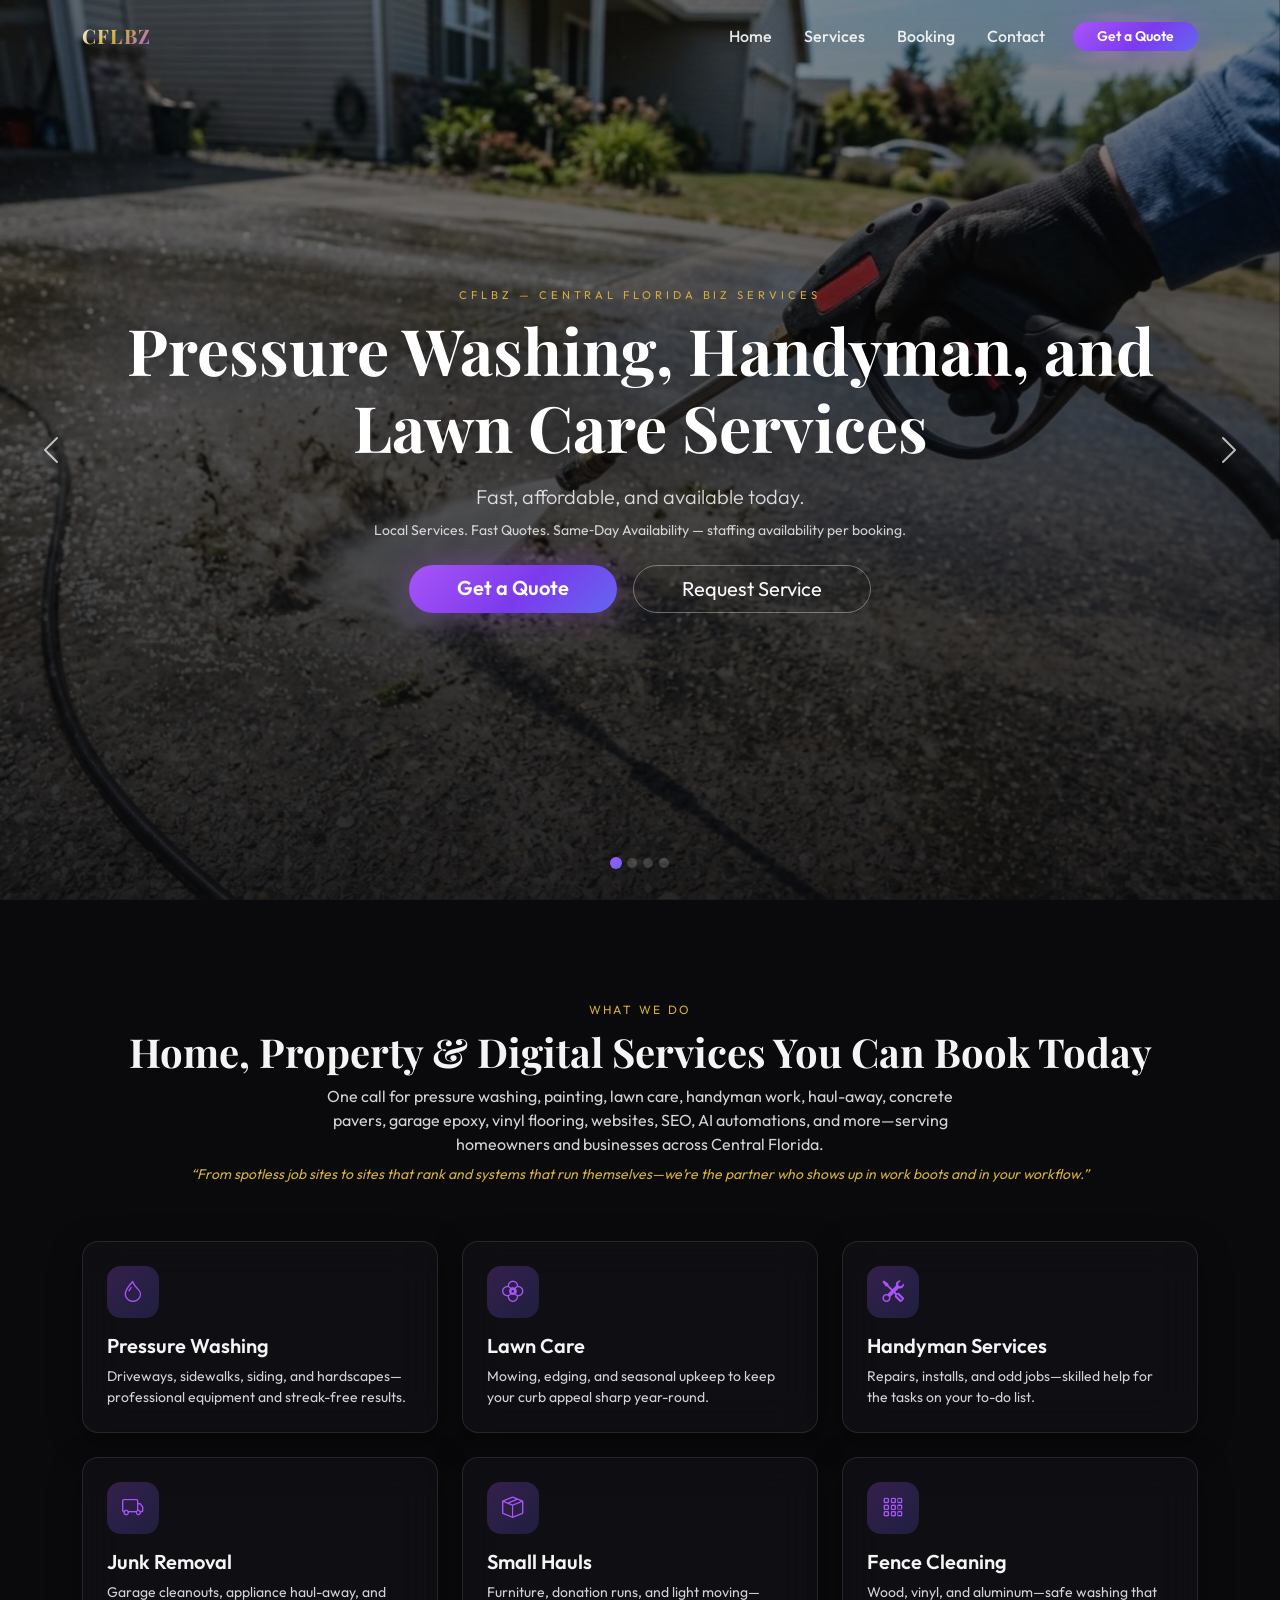
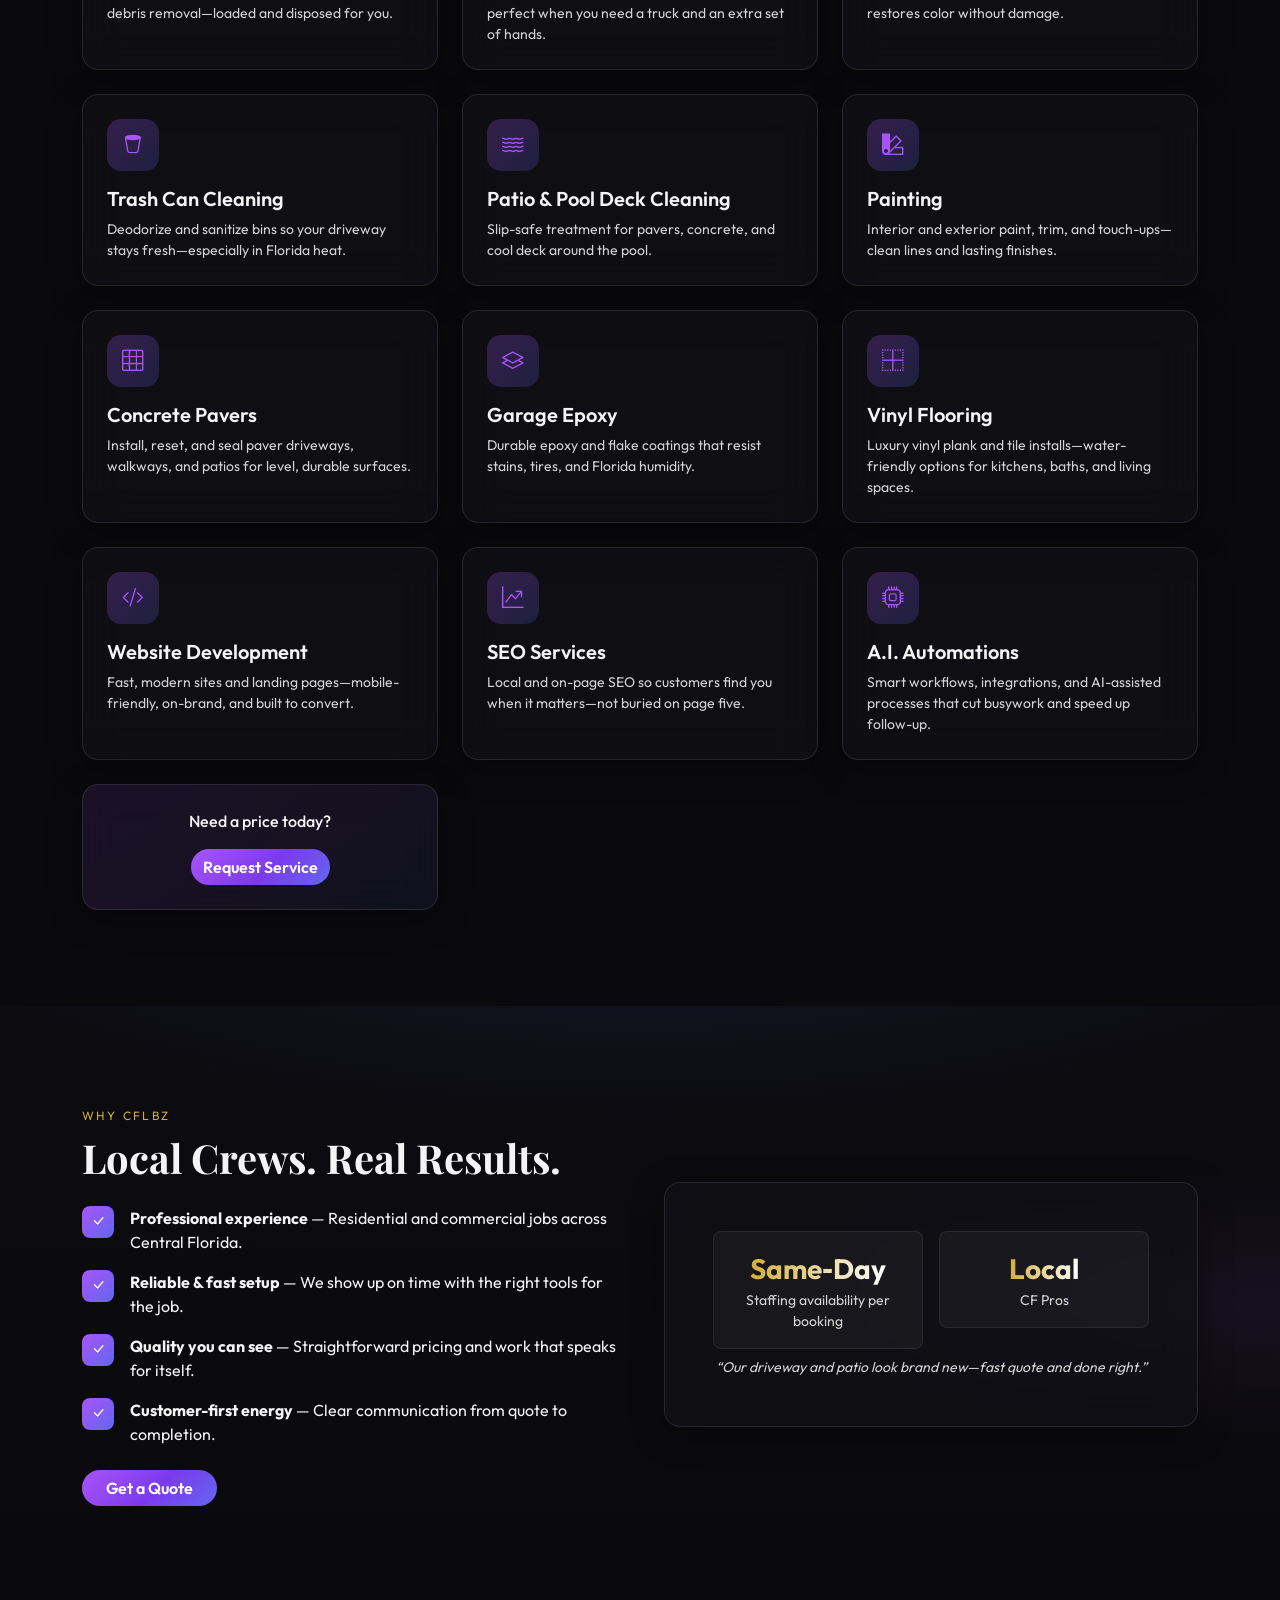
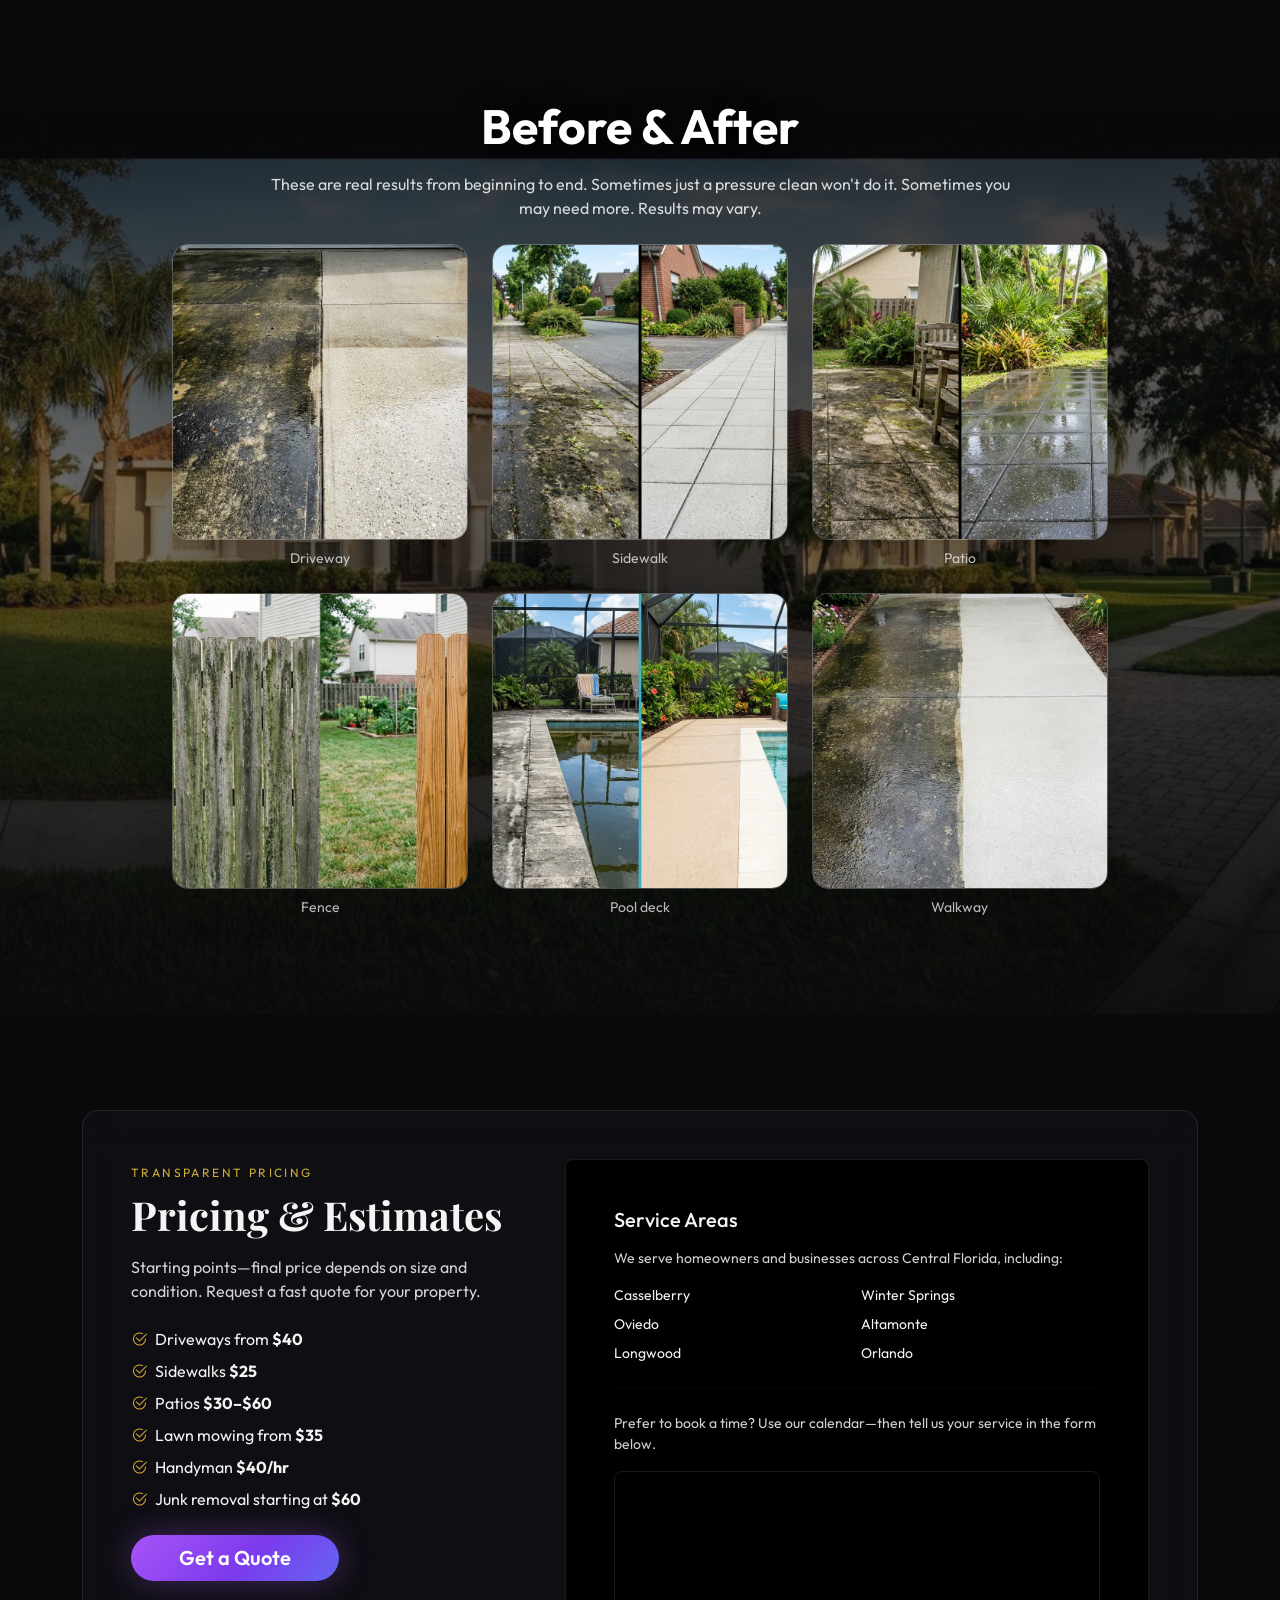
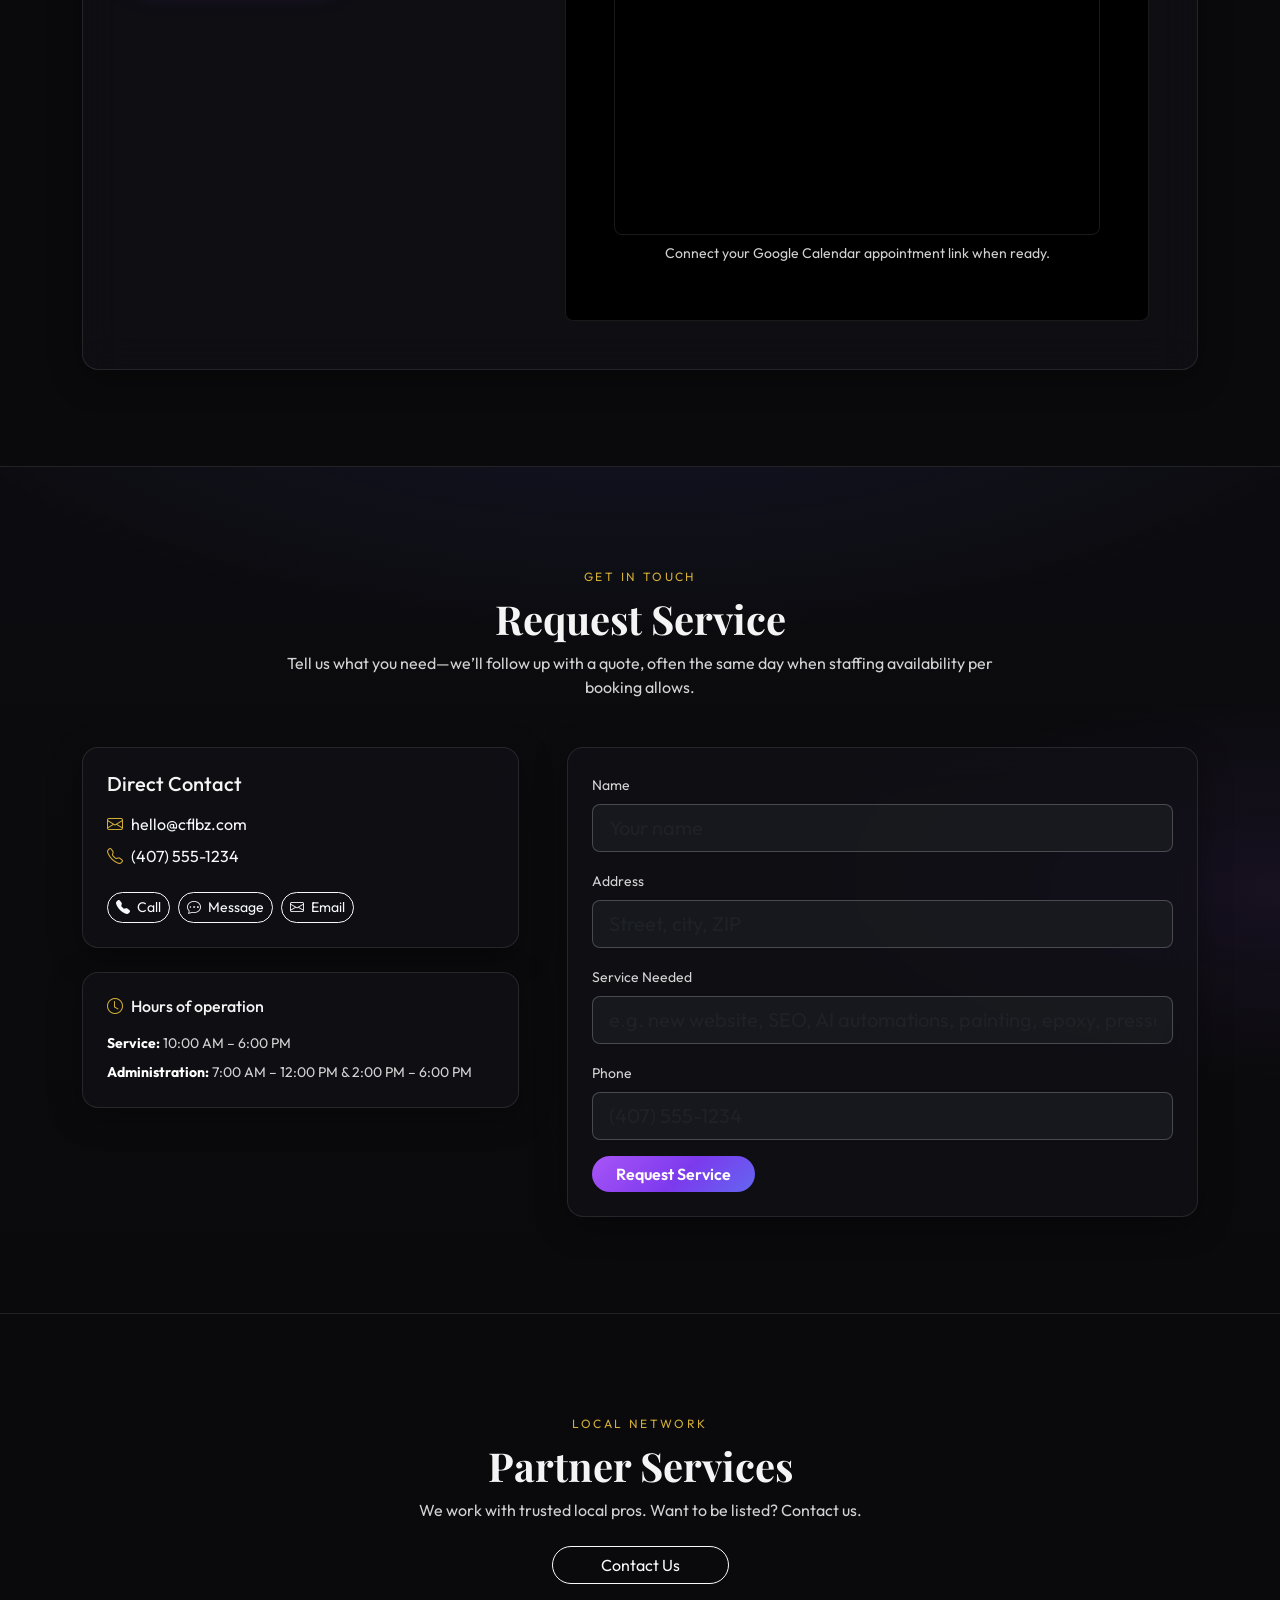
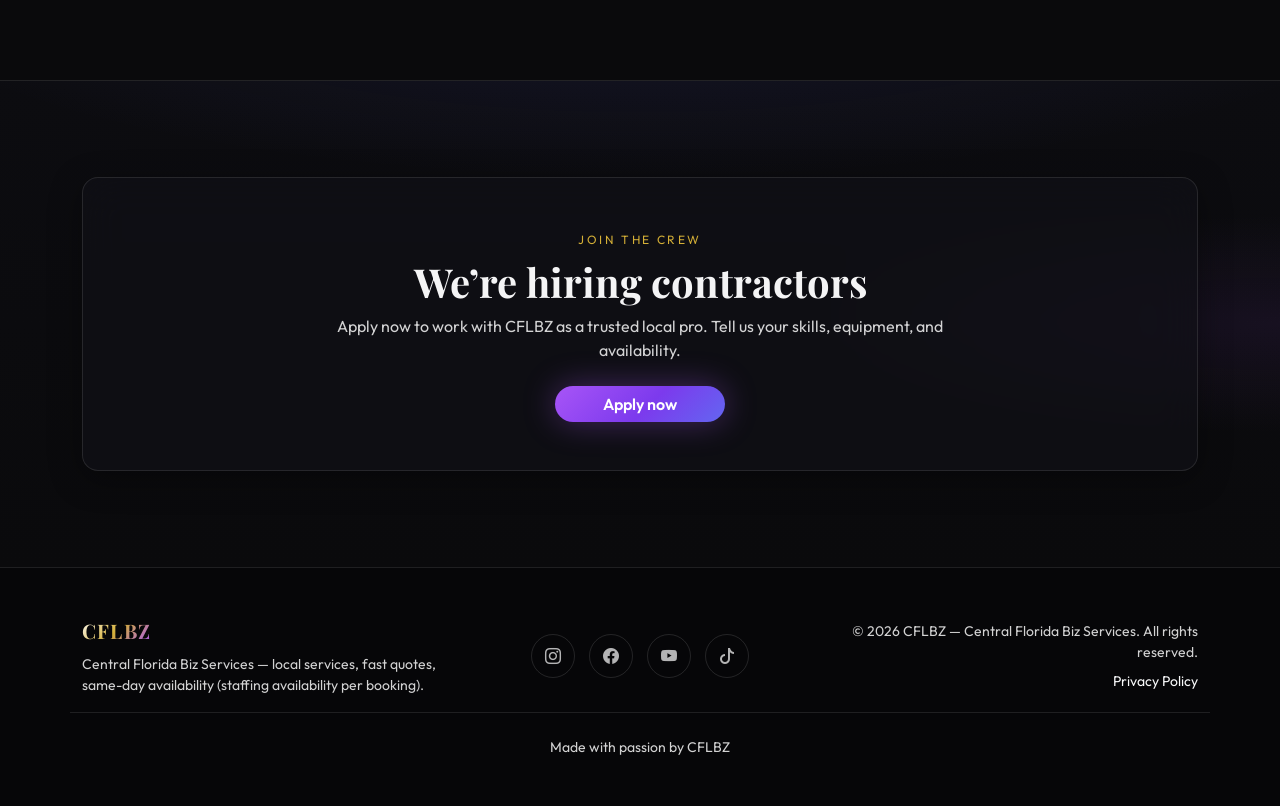
==== commit 80e7de1c: "Responsive hardening across pages for mobile/tablet/desktop. Add overflow-safe typography and media " ====
--- a/home.html
+++ b/home.html
@@ -259,7 +259,7 @@
     <div class="experience-overlay"></div>
     <div class="container position-relative z-1 py-5 my-lg-5 text-center">
       <h2 class="display-5 fw-bold text-white mb-3 text-shadow reveal">Before &amp; After</h2>
-      <p class="col-lg-8 mx-auto text-white-75 mb-4 reveal">Real results from pressure washing on concrete, patios, and exteriors—see the difference in every project.</p>
+      <p class="col-lg-8 mx-auto text-white-75 mb-4 reveal">These are real results from beginning to end. Sometimes just a pressure clean won't do it. Sometimes you may need more. Results may vary.</p>
       <div class="row g-3 g-md-4 justify-content-center reveal mx-auto" style="max-width: 960px;">
         <div class="col-6 col-md-4">
           <div class="ratio ratio-1x1 rounded-4 overflow-hidden border border-light border-opacity-25 shadow-lg">
--- a/assets/css/style.css
+++ b/assets/css/style.css
@@ -12,6 +12,12 @@
   --font-display: "Playfair Display", Georgia, serif;
 }
 
+*,
+*::before,
+*::after {
+  box-sizing: border-box;
+}
+
 html {
   scroll-behavior: smooth;
 }
@@ -21,6 +27,24 @@
   background: var(--bg-deep);
   color: #f4f4f5;
   overflow-x: hidden;
+  word-wrap: break-word;
+  overflow-wrap: break-word;
+}
+
+img,
+svg,
+video,
+canvas {
+  max-width: 100%;
+  height: auto;
+}
+
+iframe {
+  max-width: 100%;
+}
+
+a {
+  overflow-wrap: anywhere;
 }
 
 /* Bootstrap .text-muted is gray for light UIs — brighten for dark theme readability */
@@ -146,6 +170,7 @@
   justify-content: center;
   align-items: center;
   padding-top: 4rem;
+  padding-bottom: 4rem;
   padding-left: 1rem;
   padding-right: 1rem;
 }
@@ -455,3 +480,115 @@
 .link-light:hover {
   color: var(--accent-gold) !important;
 }
+
+@media (max-width: 991.98px) {
+  #mainNav .navbar-collapse {
+    background: rgba(10, 10, 12, 0.94);
+    border: 1px solid rgba(255, 255, 255, 0.08);
+    border-radius: 0.9rem;
+    margin-top: 0.6rem;
+    padding: 0.75rem;
+  }
+}
+
+@media (max-width: 767.98px) {
+  .hero-content {
+    justify-content: flex-start;
+    padding-top: 5.25rem;
+    padding-bottom: 6.5rem;
+  }
+
+  .hero-carousel .carousel-control-prev,
+  .hero-carousel .carousel-control-next {
+    width: 12%;
+  }
+
+  .hero-indicators {
+    margin-bottom: 1.1rem;
+  }
+
+  .hero-eyebrow {
+    letter-spacing: 0.16em;
+    font-size: 0.66rem;
+  }
+
+  .section-padding {
+    padding-top: 4rem;
+    padding-bottom: 4rem;
+  }
+
+  .why-list li {
+    align-items: flex-start;
+  }
+
+  .stat-num {
+    font-size: 1.45rem;
+    line-height: 1.15;
+  }
+
+  .experience-section .container {
+    padding-left: 0.9rem;
+    padding-right: 0.9rem;
+  }
+
+  .experience-section .col-6 {
+    padding-left: 0.4rem;
+    padding-right: 0.4rem;
+  }
+
+  .social-link {
+    width: 40px;
+    height: 40px;
+    margin: 0 0.2rem;
+  }
+
+  #booking .btn-lg {
+    width: min(100%, 320px);
+  }
+}
+
+@media (max-width: 575.98px) {
+  .hero-content h1 {
+    font-size: clamp(1.85rem, 10.8vw, 2.25rem);
+    line-height: 1.16;
+  }
+
+  .hero-content .lead {
+    font-size: 1rem;
+  }
+
+  .hero-content .btn-lg {
+    width: min(100%, 320px);
+    padding-left: 1.6rem !important;
+    padding-right: 1.6rem !important;
+  }
+
+  .glass-card {
+    backdrop-filter: blur(14px);
+    -webkit-backdrop-filter: blur(14px);
+  }
+
+  .section-title {
+    font-size: clamp(1.45rem, 7vw, 1.8rem);
+    line-height: 1.25;
+  }
+
+  .section-label {
+    letter-spacing: 0.12em;
+  }
+
+  .icon-wrap {
+    width: 46px;
+    height: 46px;
+    border-radius: 12px;
+    font-size: 1.15rem;
+  }
+
+  .calendar-embed iframe {
+    min-height: 320px;
+  }
+
+  .footer .small {
+    font-size: 0.78rem;
+  }
+}
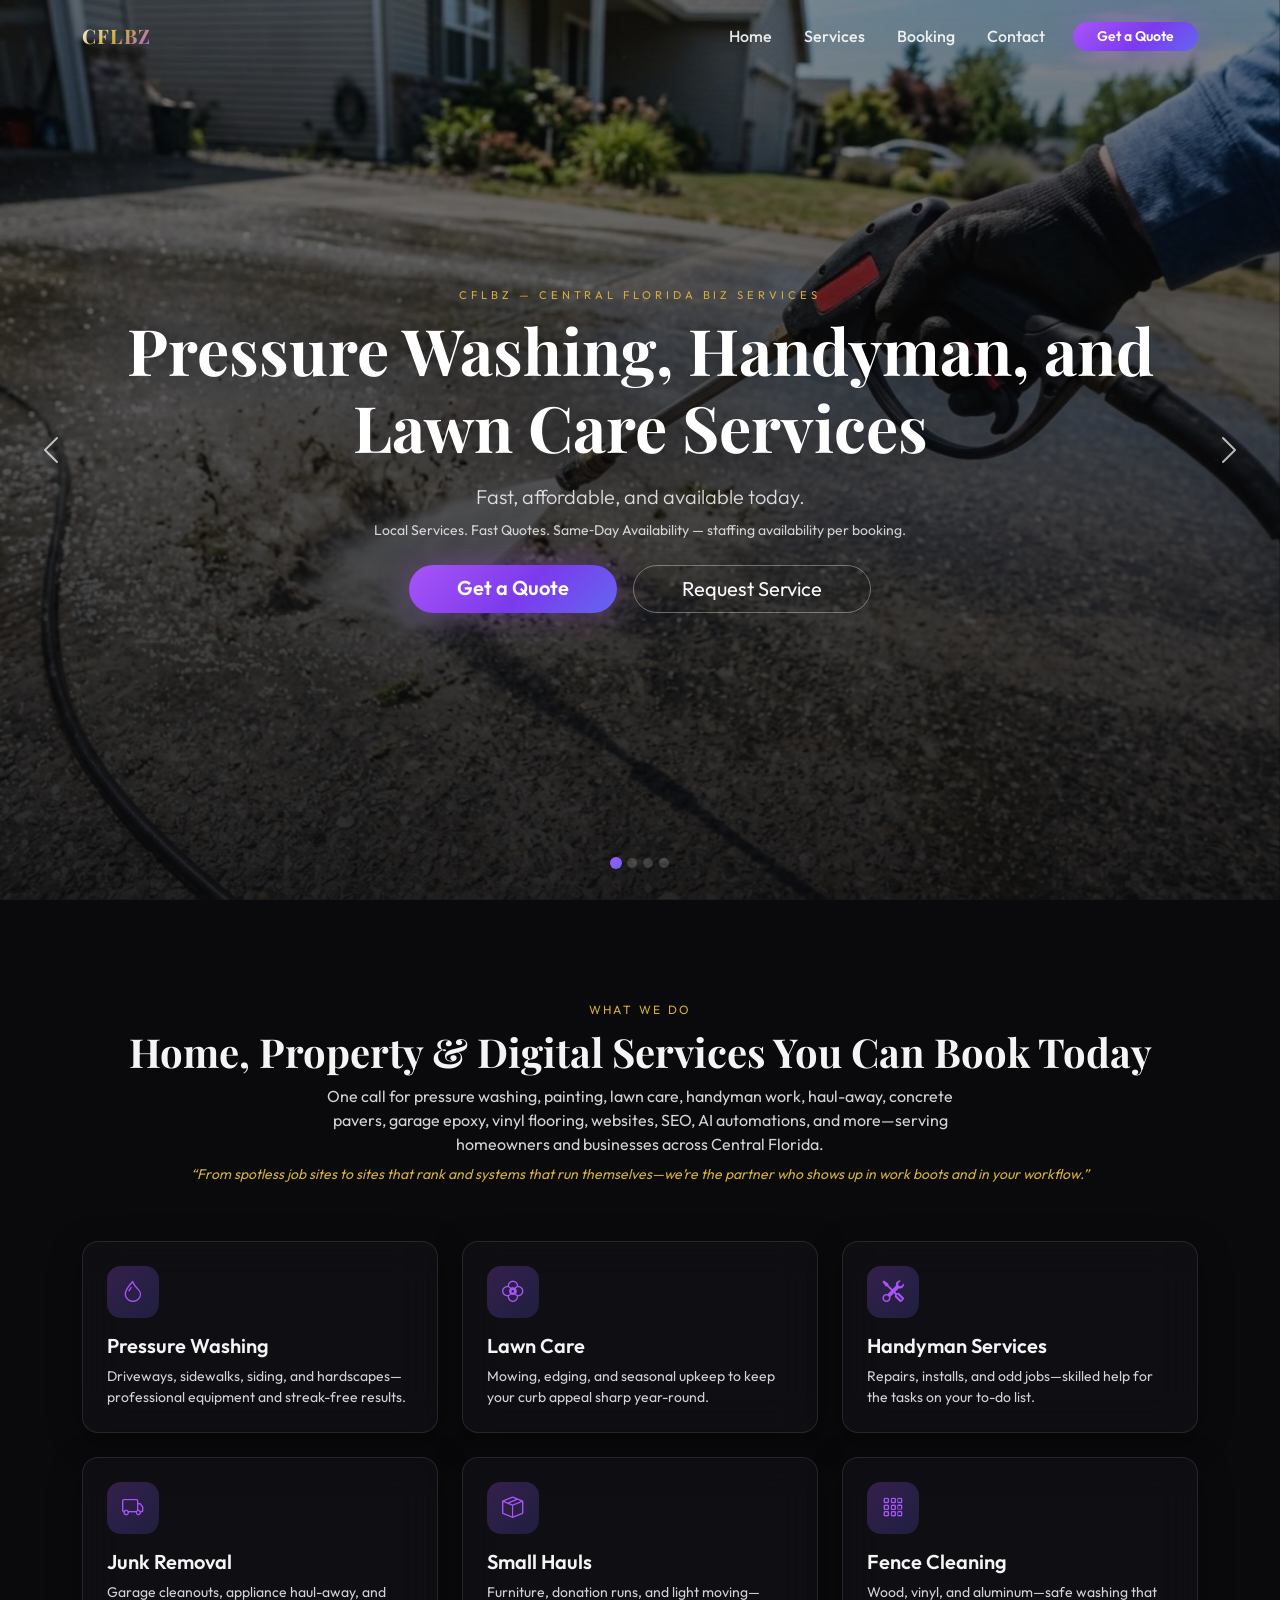
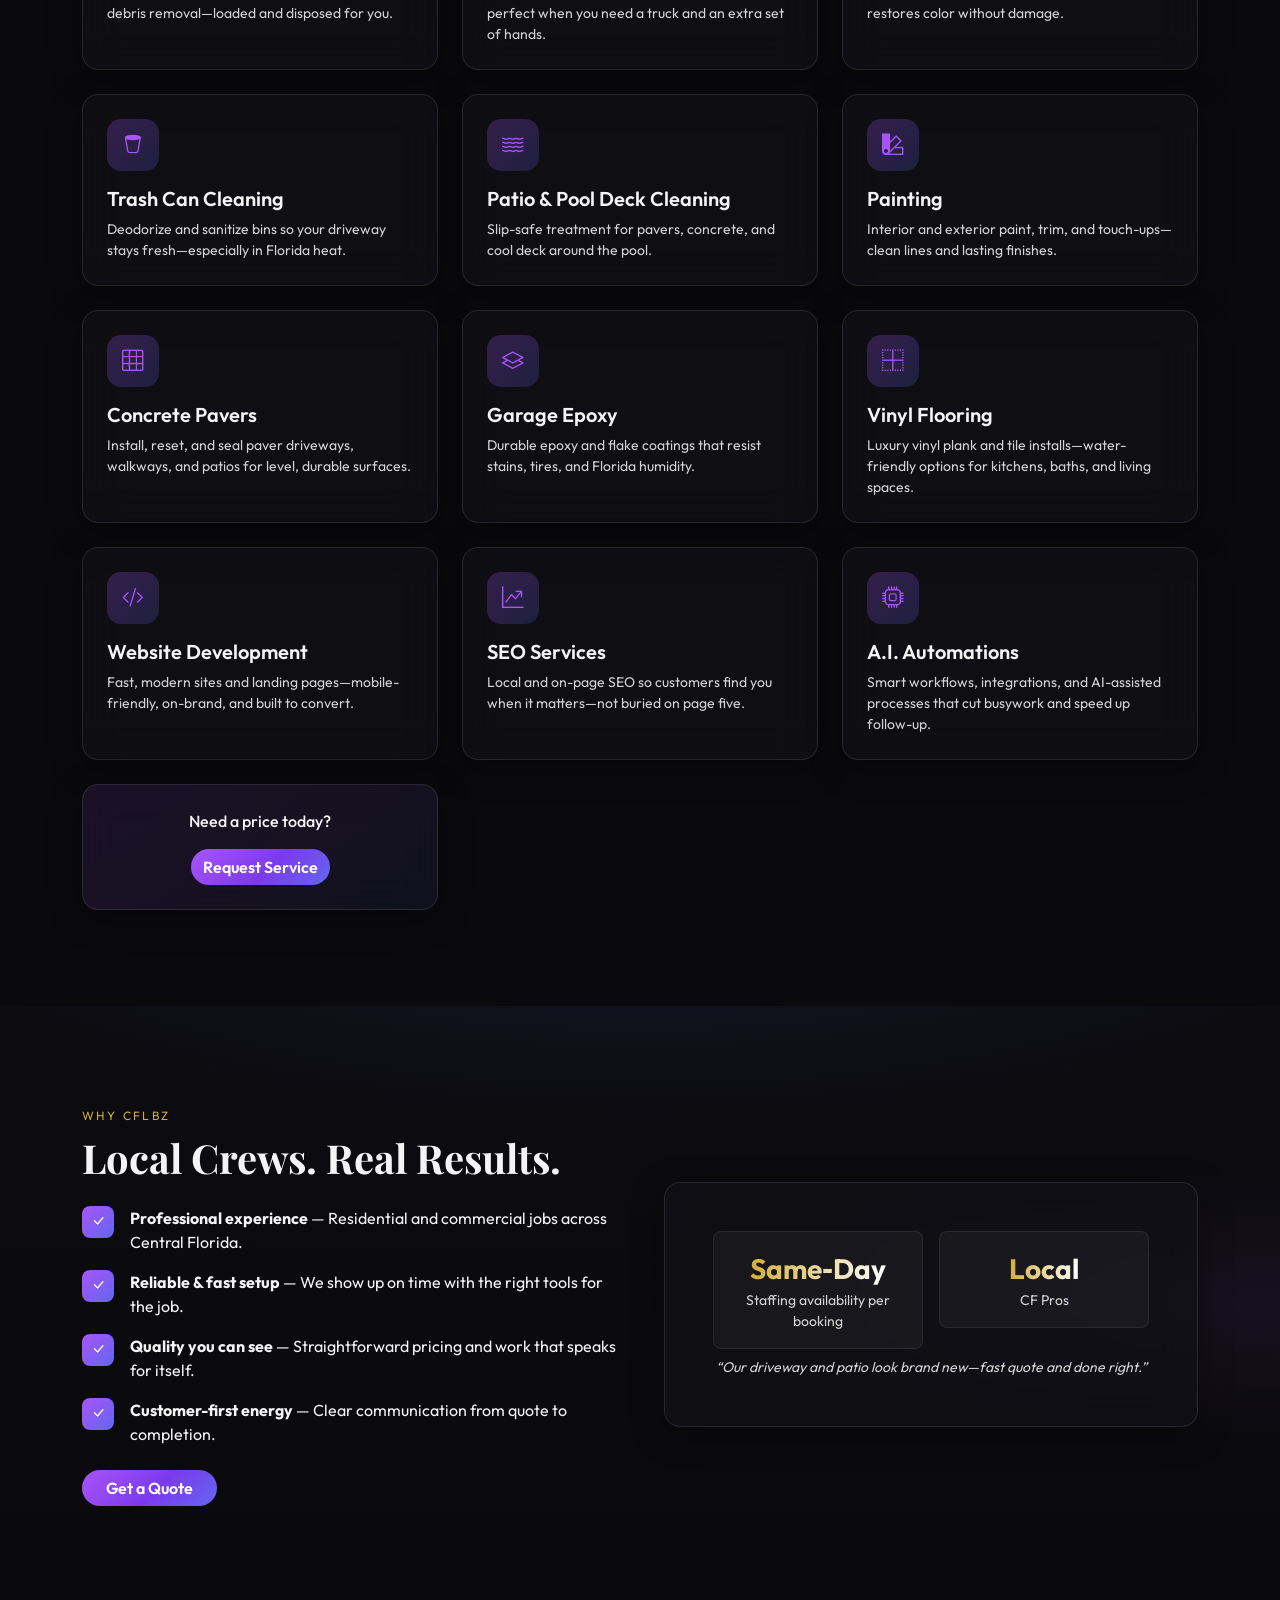
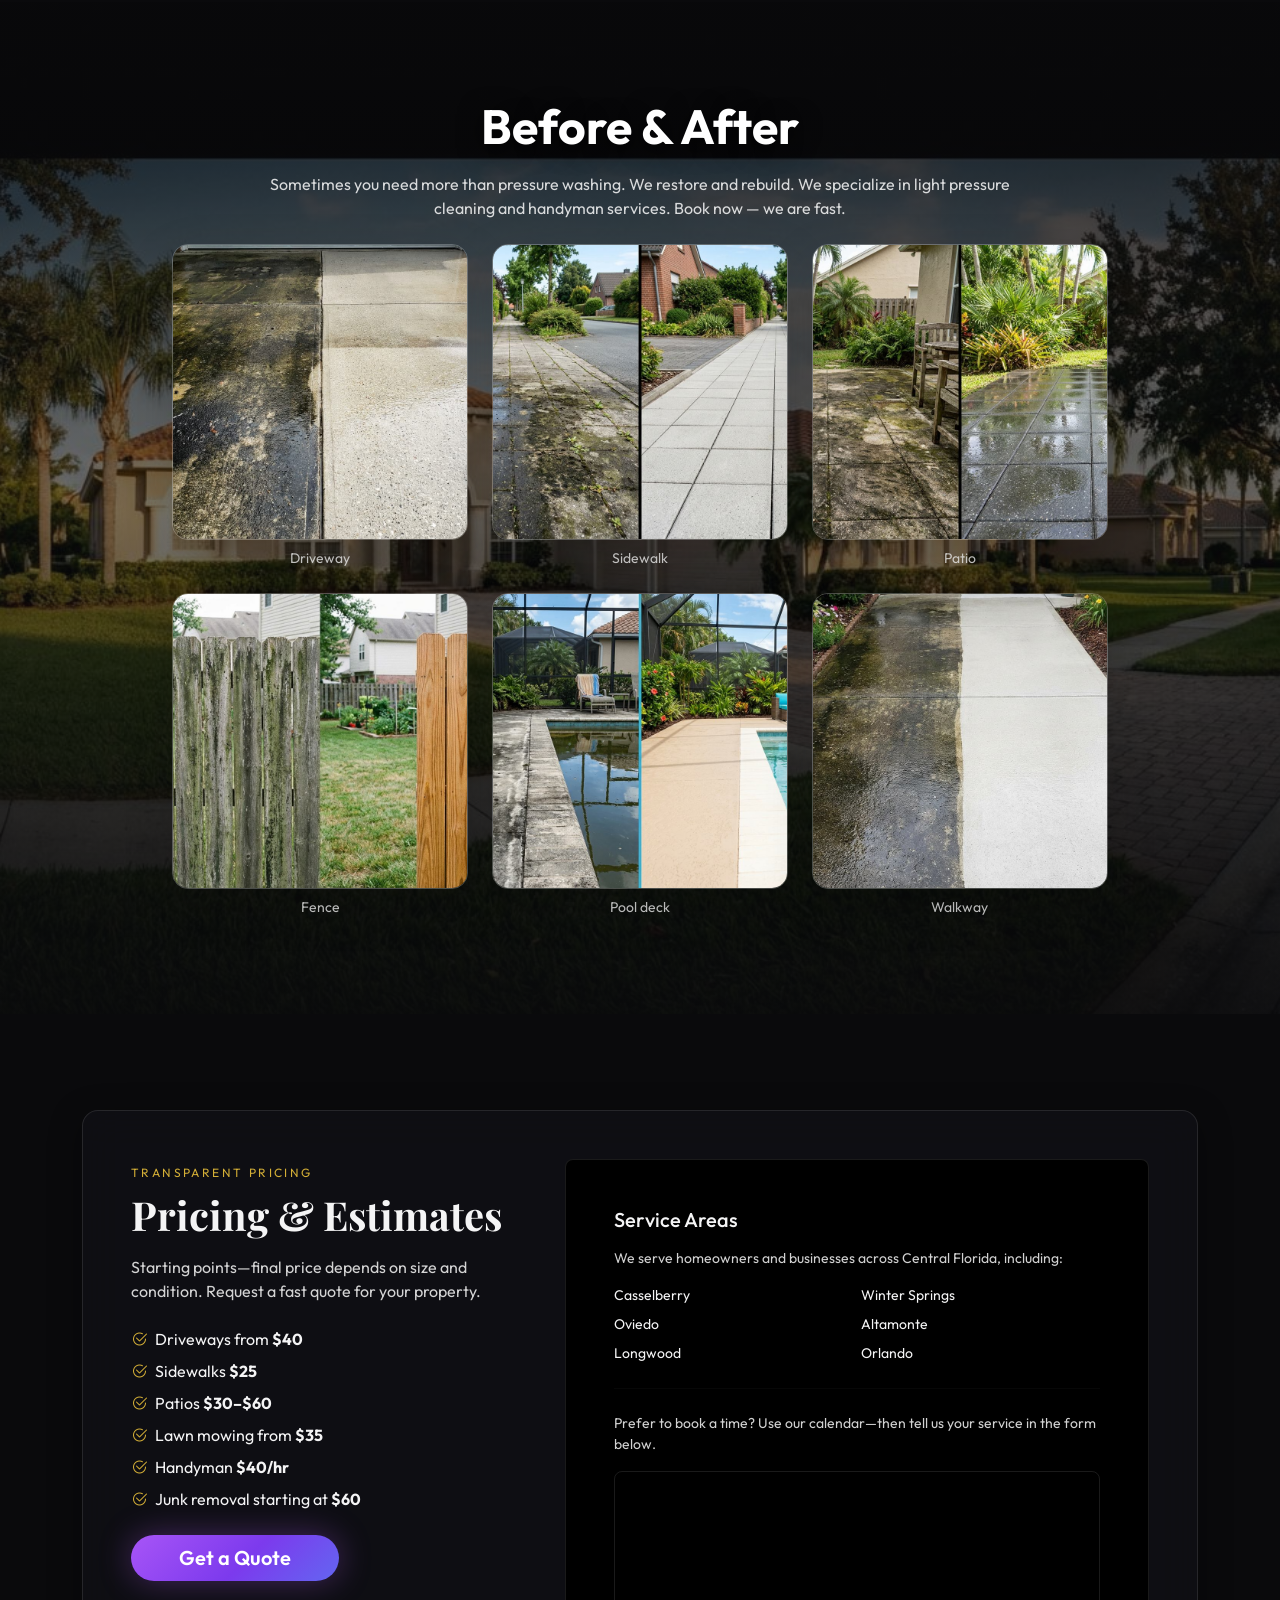
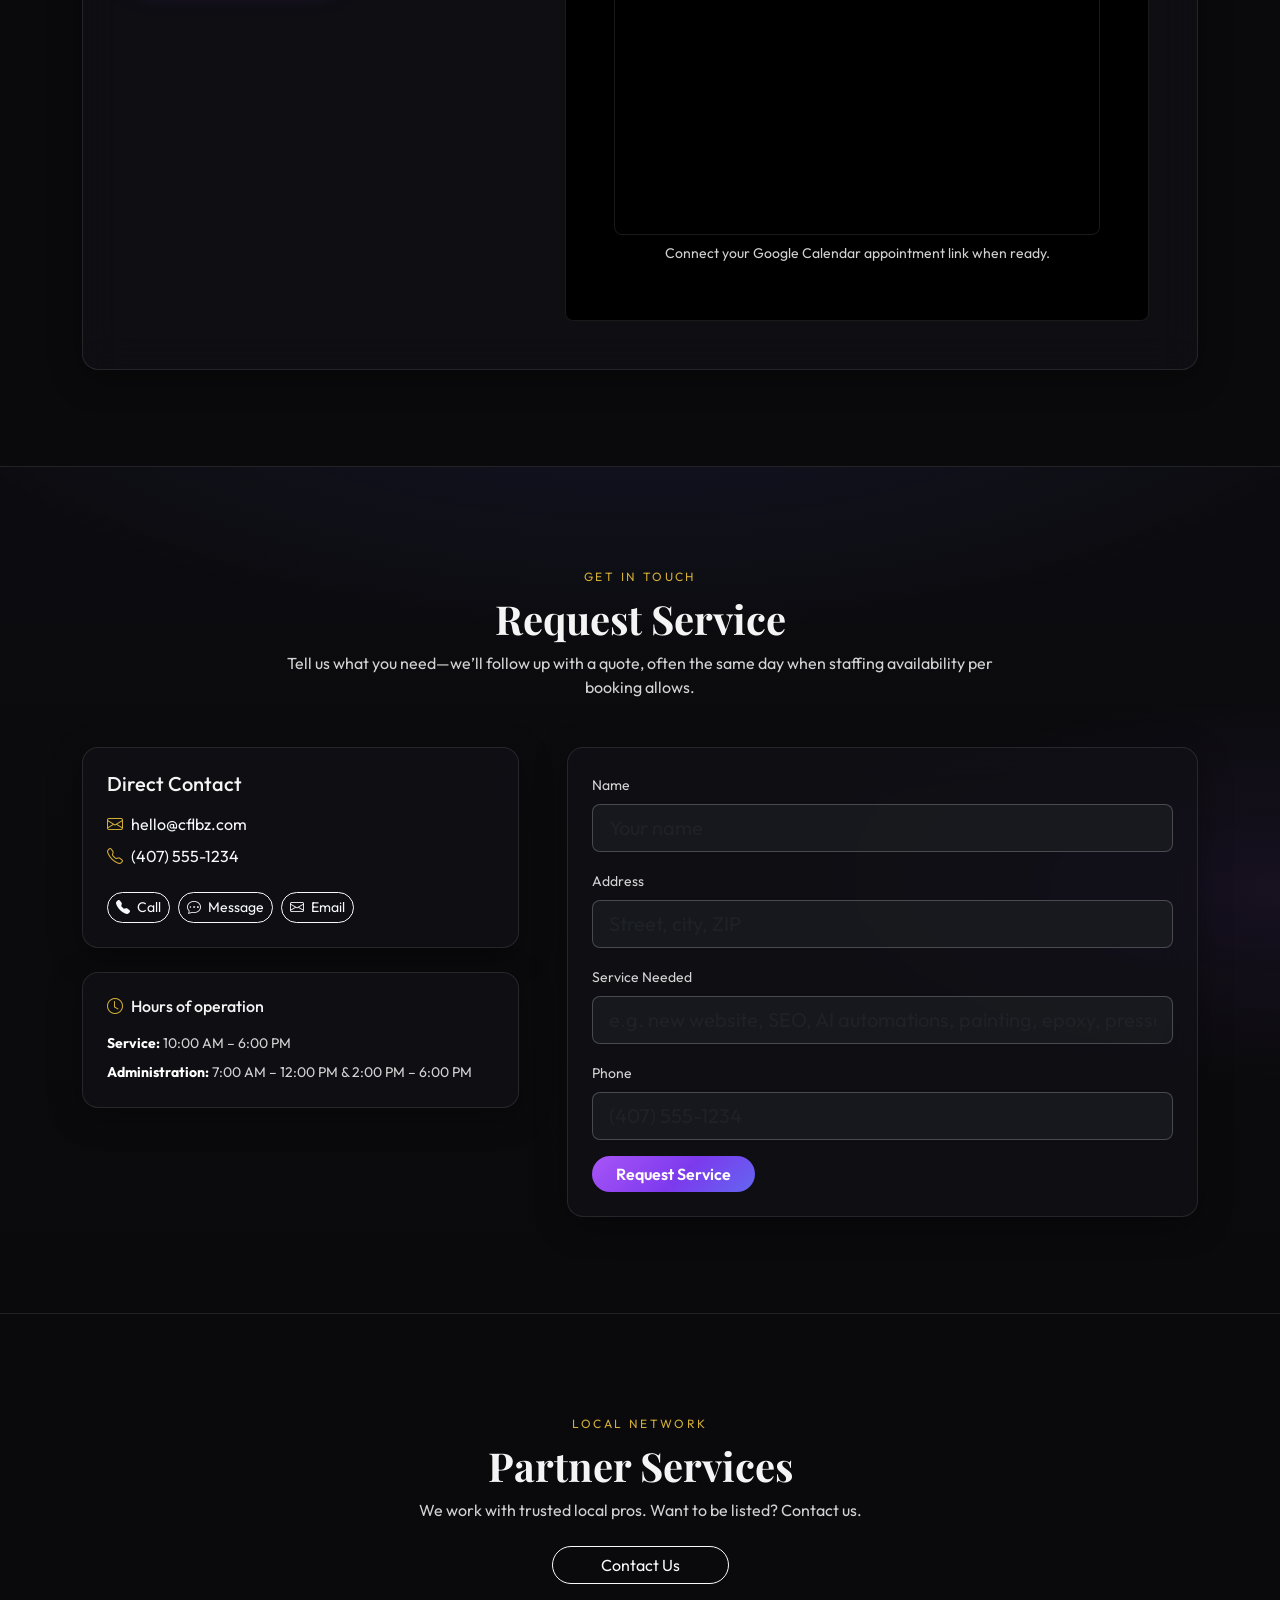
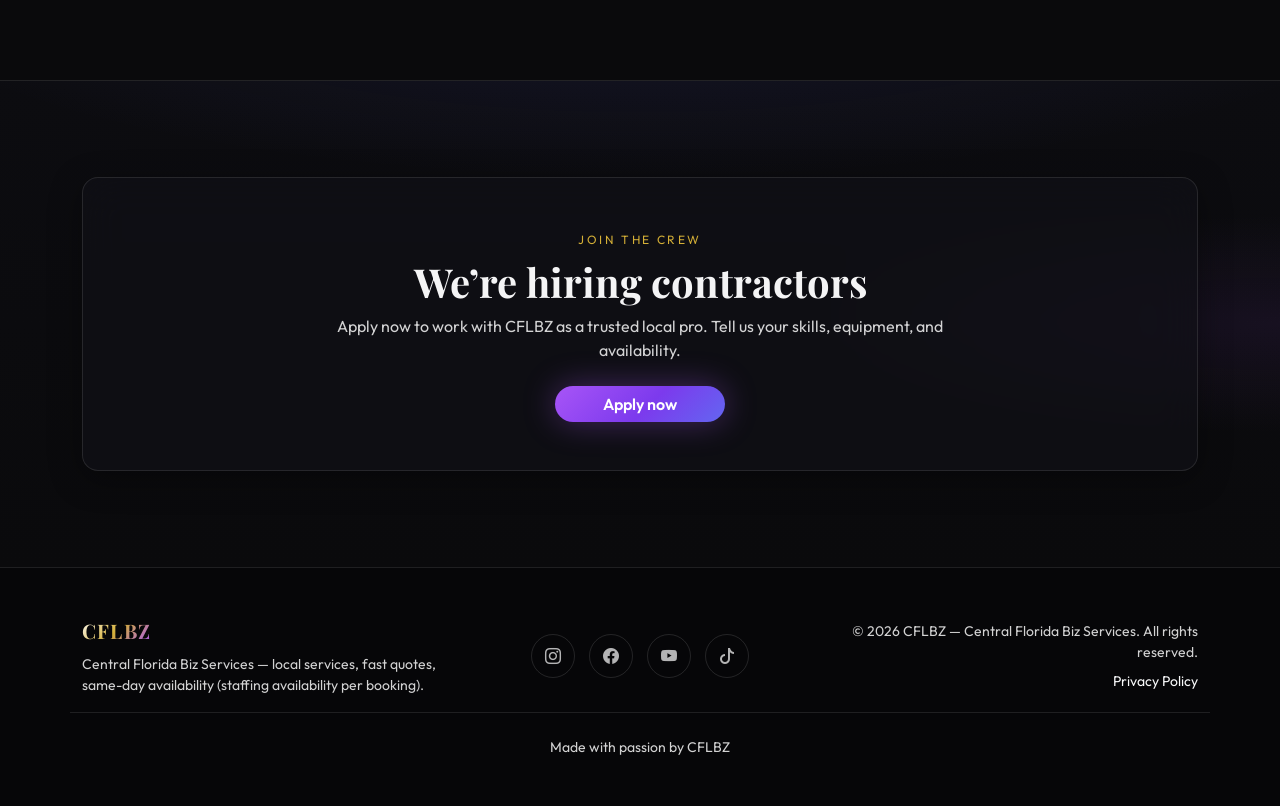
==== commit e39ad038: "Update before/after section copy on home page Made-with: Cursor" ====
--- a/home.html
+++ b/home.html
@@ -259,7 +259,7 @@
     <div class="experience-overlay"></div>
     <div class="container position-relative z-1 py-5 my-lg-5 text-center">
       <h2 class="display-5 fw-bold text-white mb-3 text-shadow reveal">Before &amp; After</h2>
-      <p class="col-lg-8 mx-auto text-white-75 mb-4 reveal">These are real results from beginning to end. Sometimes just a pressure clean won't do it. Sometimes you may need more. Results may vary.</p>
+      <p class="col-lg-8 mx-auto text-white-75 mb-4 reveal">Sometimes you need more than pressure washing. We restore and rebuild. We specialize in light pressure cleaning and handyman services. Book now — we are fast.</p>
       <div class="row g-3 g-md-4 justify-content-center reveal mx-auto" style="max-width: 960px;">
         <div class="col-6 col-md-4">
           <div class="ratio ratio-1x1 rounded-4 overflow-hidden border border-light border-opacity-25 shadow-lg">
